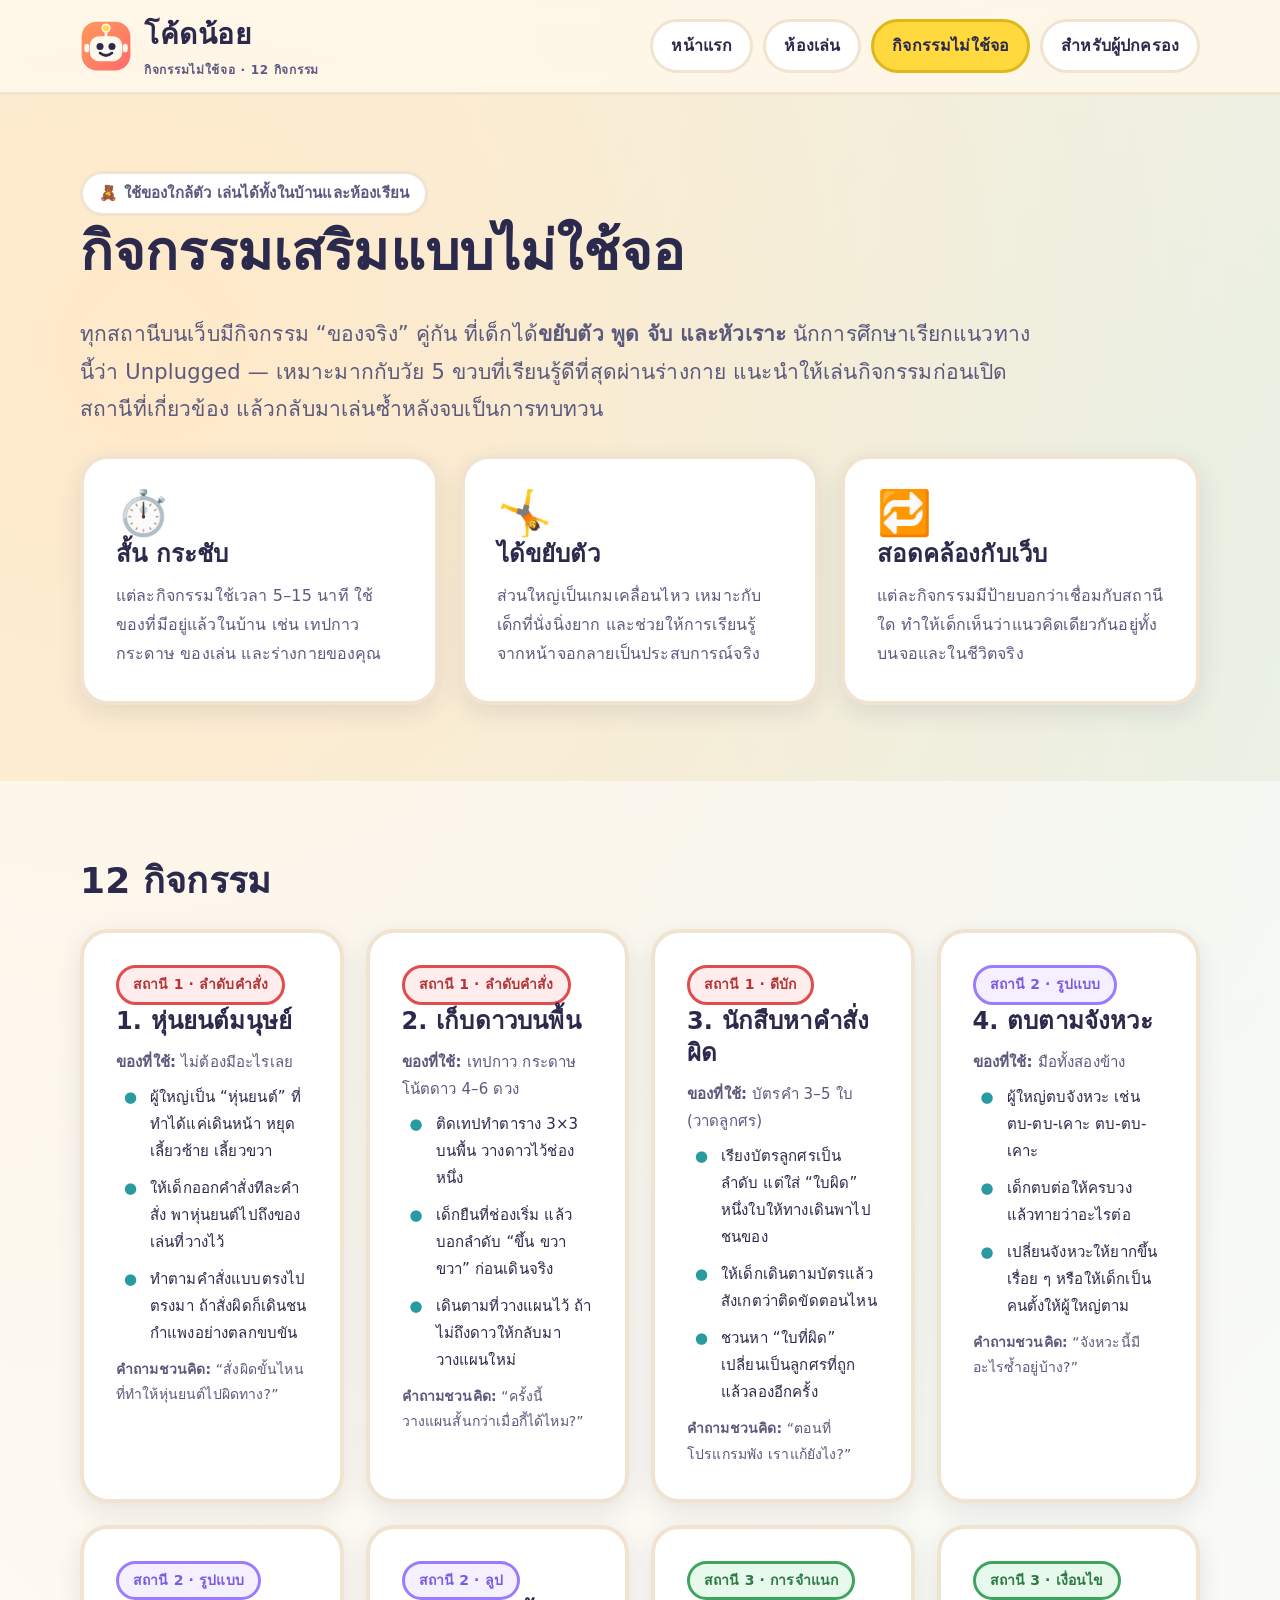
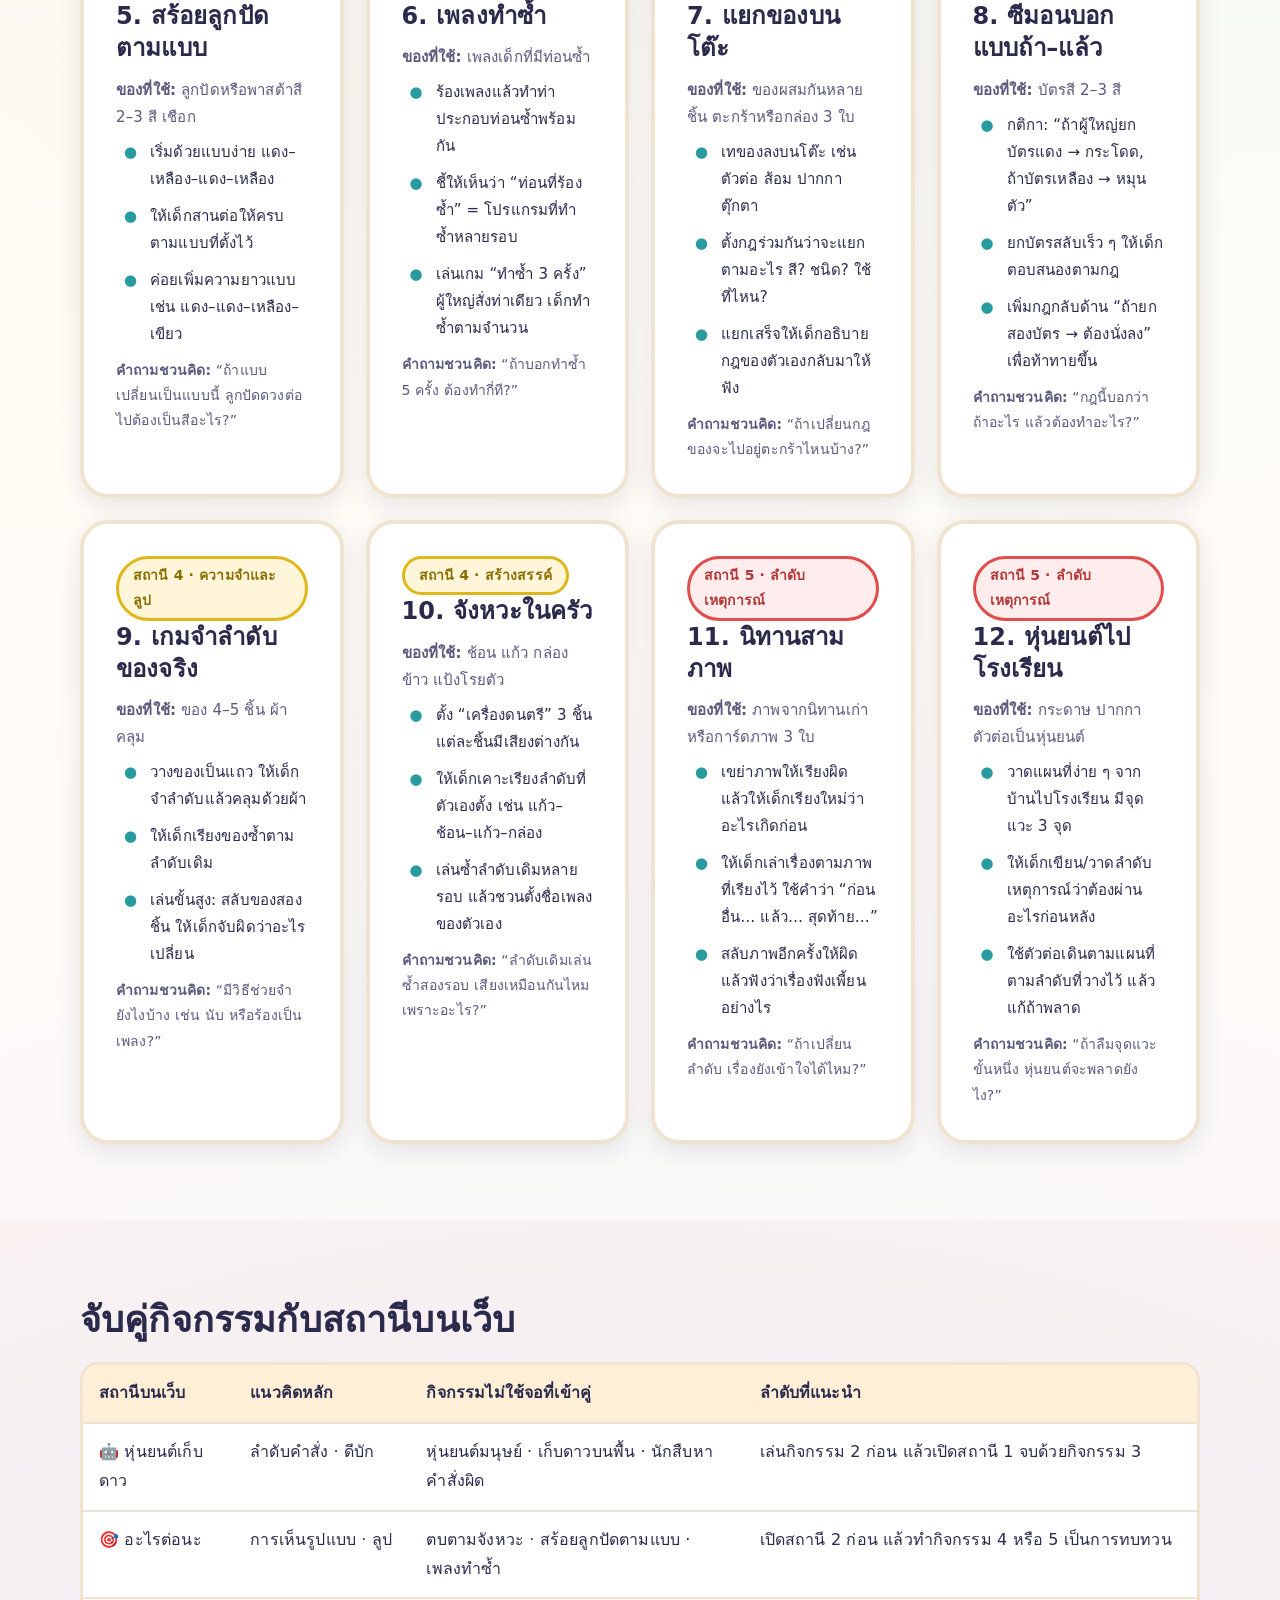
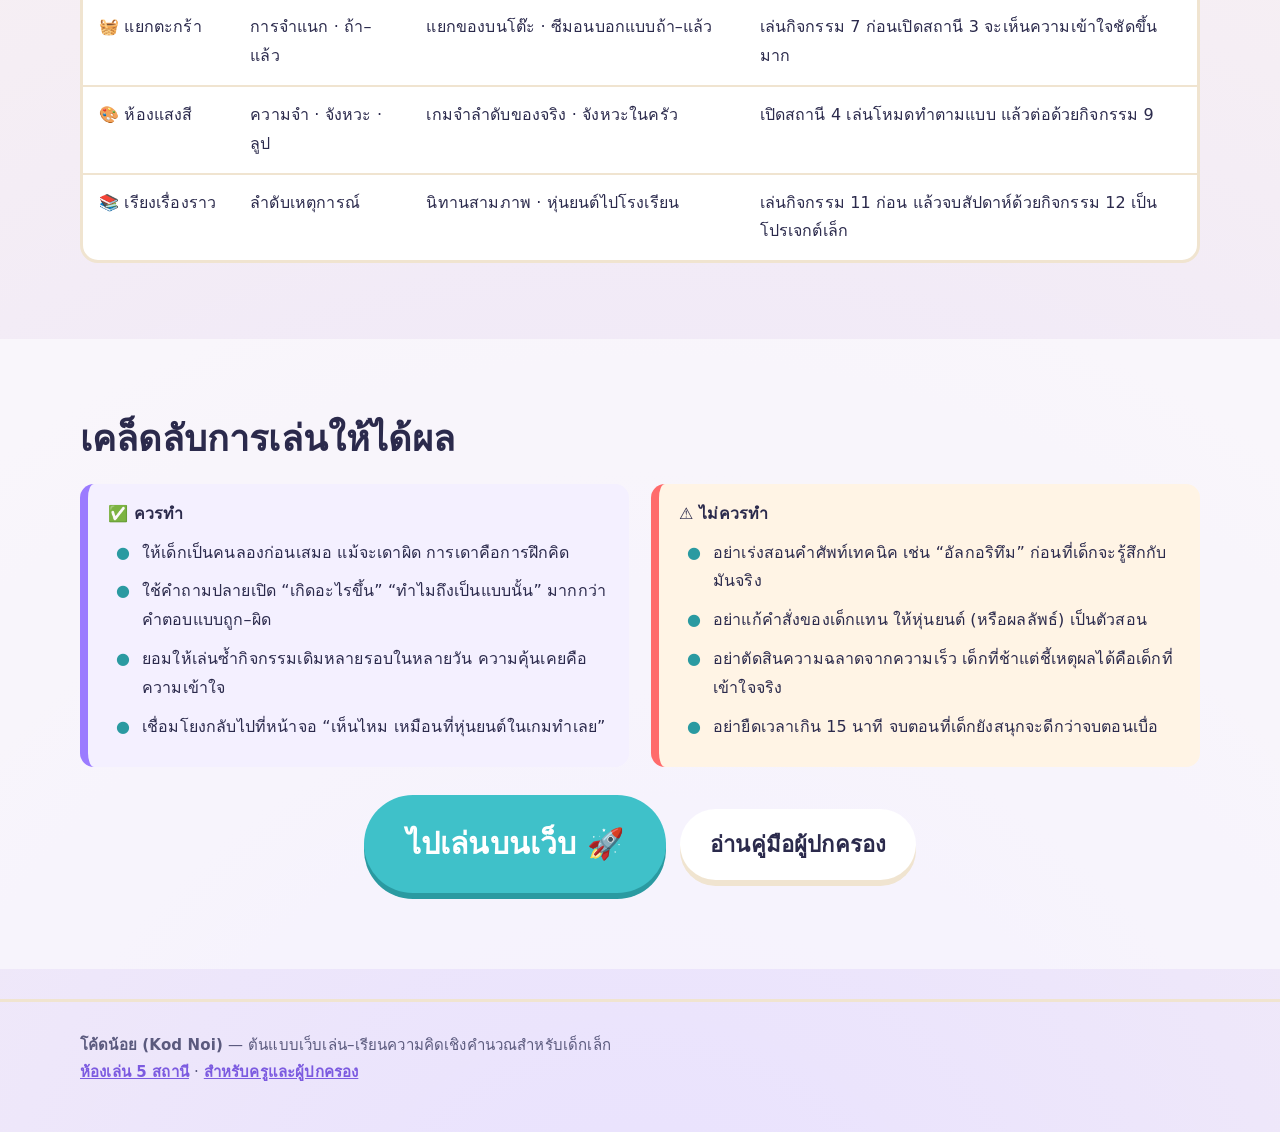
==== lessons.html @ b5c68b85 "feat: โค้ดน้อย — เว็บเล่นเรียนเขียนโค้ดสำหรับเด็ก 5 ขวบ (11 ห้องเล่น) - ห้องเล่นเดิม 5 ห้อง: หุ่นยนต" ====
<!DOCTYPE html>
<html lang="th">
<head>
<meta charset="utf-8">
<meta name="viewport" content="width=device-width,initial-scale=1">
<title>กิจกรรมเสริมแบบไม่ใช้จอ (Unplugged) — โค้ดน้อย</title>
<meta name="description" content="12 กิจกรรมเสริมแบบไม่ใช้จอ สำหรับเล่นกับเด็ก 5 ขวบ คู่กับ 11 ห้องเล่นในเว็บโค้ดน้อย เน้นการเคลื่อนไหวร่างกายและการเล่นของจริง">
<meta name="theme-color" content="#FFF8EC">
<link rel="icon" href="assets/img/logo.svg" type="image/svg+xml">
<link rel="stylesheet" href="assets/css/style.css">
</head>
<body>
<a class="skip" href="#main">ข้ามไปเนื้อหาหลัก</a>

<header class="top">
  <div class="wrap top__in">
    <a class="brand" href="index.html">
      <img src="assets/img/logo.svg" alt="">
      <span>
        <b>โค้ดน้อย</b>
        <small>กิจกรรมไม่ใช้จอ · 12 กิจกรรม</small>
      </span>
    </a>
    <nav class="nav" aria-label="เมนูหลัก">
      <a href="index.html">หน้าแรก</a>
      <a href="play.html">ห้องเล่น</a>
      <a href="lessons.html" aria-current="page">กิจกรรมไม่ใช้จอ</a>
      <a href="parents.html">สำหรับผู้ปกครอง</a>
    </nav>
  </div>
</header>

<main id="main">

  <section class="section">
    <div class="wrap">
      <span class="pill">🧸 ใช้ของใกล้ตัว เล่นได้ทั้งในบ้านและห้องเรียน</span>
      <h1>กิจกรรมเสริมแบบไม่ใช้จอ</h1>
      <p class="lead" style="max-width:72ch">
        ทุกสถานีบนเว็บมีกิจกรรม “ของจริง” คู่กัน ที่เด็กได้<b>ขยับตัว พูด จับ และหัวเราะ</b>
        นักการศึกษาเรียกแนวทางนี้ว่า Unplugged — เหมาะมากกับวัย 5 ขวบที่เรียนรู้ดีที่สุดผ่านร่างกาย
        แนะนำให้เล่นกิจกรรมก่อนเปิดสถานีที่เกี่ยวข้อง แล้วกลับมาเล่นซ้ำหลังจบเป็นการทบทวน
      </p>
      <div class="grid grid--3" style="margin-top:26px">
        <div class="card">
          <span class="emo">⏱️</span>
          <h3>สั้น กระชับ</h3>
          <p class="muted" style="margin:0">แต่ละกิจกรรมใช้เวลา 5–15 นาที ใช้ของที่มีอยู่แล้วในบ้าน เช่น เทปกาว กระดาษ ของเล่น และร่างกายของคุณ</p>
        </div>
        <div class="card">
          <span class="emo">🤸</span>
          <h3>ได้ขยับตัว</h3>
          <p class="muted" style="margin:0">ส่วนใหญ่เป็นเกมเคลื่อนไหว เหมาะกับเด็กที่นั่งนิ่งยาก และช่วยให้การเรียนรู้จากหน้าจอกลายเป็นประสบการณ์จริง</p>
        </div>
        <div class="card">
          <span class="emo">🔁</span>
          <h3>สอดคล้องกับเว็บ</h3>
          <p class="muted" style="margin:0">แต่ละกิจกรรมมีป้ายบอกว่าเชื่อมกับสถานีใด ทำให้เด็กเห็นว่าแนวคิดเดียวกันอยู่ทั้งบนจอและในชีวิตจริง</p>
        </div>
      </div>
    </div>
  </section>

  <section class="section" style="background:rgba(255,255,255,.55)">
    <div class="wrap">
      <h2>12 กิจกรรม</h2>

      <div class="grid grid--3" style="margin-top:24px">

        <div class="card">
          <span class="badge badge--coral">สถานี 1 · ลำดับคำสั่ง</span>
          <h3>1. หุ่นยนต์มนุษย์</h3>
          <p class="muted" style="font-size:15px;margin-bottom:8px"><b>ของที่ใช้:</b> ไม่ต้องมีอะไรเลย</p>
          <ul class="clean" style="font-size:15px">
            <li>ผู้ใหญ่เป็น “หุ่นยนต์” ที่ทำได้แค่เดินหน้า หยุด เลี้ยวซ้าย เลี้ยวขวา</li>
            <li>ให้เด็กออกคำสั่งทีละคำสั่ง พาหุ่นยนต์ไปถึงของเล่นที่วางไว้</li>
            <li>ทำตามคำสั่งแบบตรงไปตรงมา ถ้าสั่งผิดก็เดินชนกำแพงอย่างตลกขบขัน</li>
          </ul>
          <p class="muted" style="font-size:14px;margin:0"><b>คำถามชวนคิด:</b> “สั่งผิดขั้นไหนที่ทำให้หุ่นยนต์ไปผิดทาง?”</p>
        </div>

        <div class="card">
          <span class="badge badge--coral">สถานี 1 · ลำดับคำสั่ง</span>
          <h3>2. เก็บดาวบนพื้น</h3>
          <p class="muted" style="font-size:15px;margin-bottom:8px"><b>ของที่ใช้:</b> เทปกาว กระดาษโน้ตดาว 4–6 ดวง</p>
          <ul class="clean" style="font-size:15px">
            <li>ติดเทปทำตาราง 3×3 บนพื้น วางดาวไว้ช่องหนึ่ง</li>
            <li>เด็กยืนที่ช่องเริ่ม แล้วบอกลำดับ “ขึ้น ขวา ขวา” ก่อนเดินจริง</li>
            <li>เดินตามที่วางแผนไว้ ถ้าไม่ถึงดาวให้กลับมาวางแผนใหม่</li>
          </ul>
          <p class="muted" style="font-size:14px;margin:0"><b>คำถามชวนคิด:</b> “ครั้งนี้วางแผนสั้นกว่าเมื่อกี้ได้ไหม?”</p>
        </div>

        <div class="card">
          <span class="badge badge--coral">สถานี 1 · ดีบัก</span>
          <h3>3. นักสืบหาคำสั่งผิด</h3>
          <p class="muted" style="font-size:15px;margin-bottom:8px"><b>ของที่ใช้:</b> บัตรคำ 3–5 ใบ (วาดลูกศร)</p>
          <ul class="clean" style="font-size:15px">
            <li>เรียงบัตรลูกศรเป็นลำดับ แต่ใส่ “ใบผิด” หนึ่งใบให้ทางเดินพาไปชนของ</li>
            <li>ให้เด็กเดินตามบัตรแล้วสังเกตว่าติดขัดตอนไหน</li>
            <li>ชวนหา “ใบที่ผิด” เปลี่ยนเป็นลูกศรที่ถูก แล้วลองอีกครั้ง</li>
          </ul>
          <p class="muted" style="font-size:14px;margin:0"><b>คำถามชวนคิด:</b> “ตอนที่โปรแกรมพัง เราแก้ยังไง?”</p>
        </div>

        <div class="card">
          <span class="badge">สถานี 2 · รูปแบบ</span>
          <h3>4. ตบตามจังหวะ</h3>
          <p class="muted" style="font-size:15px;margin-bottom:8px"><b>ของที่ใช้:</b> มือทั้งสองข้าง</p>
          <ul class="clean" style="font-size:15px">
            <li>ผู้ใหญ่ตบจังหวะ เช่น ตบ-ตบ-เคาะ ตบ-ตบ-เคาะ</li>
            <li>เด็กตบต่อให้ครบวง แล้วทายว่าอะไรต่อ</li>
            <li>เปลี่ยนจังหวะให้ยากขึ้นเรื่อย ๆ หรือให้เด็กเป็นคนตั้งให้ผู้ใหญ่ตาม</li>
          </ul>
          <p class="muted" style="font-size:14px;margin:0"><b>คำถามชวนคิด:</b> “จังหวะนี้มีอะไรซ้ำอยู่บ้าง?”</p>
        </div>

        <div class="card">
          <span class="badge">สถานี 2 · รูปแบบ</span>
          <h3>5. สร้อยลูกปัดตามแบบ</h3>
          <p class="muted" style="font-size:15px;margin-bottom:8px"><b>ของที่ใช้:</b> ลูกปัดหรือพาสต้าสี 2–3 สี เชือก</p>
          <ul class="clean" style="font-size:15px">
            <li>เริ่มด้วยแบบง่าย แดง–เหลือง–แดง–เหลือง</li>
            <li>ให้เด็กสานต่อให้ครบตามแบบที่ตั้งไว้</li>
            <li>ค่อยเพิ่มความยาวแบบ เช่น แดง–แดง–เหลือง–เขียว</li>
          </ul>
          <p class="muted" style="font-size:14px;margin:0"><b>คำถามชวนคิด:</b> “ถ้าแบบเปลี่ยนเป็นแบบนี้ ลูกปัดดวงต่อไปต้องเป็นสีอะไร?”</p>
        </div>

        <div class="card">
          <span class="badge">สถานี 2 · ลูป</span>
          <h3>6. เพลงทำซ้ำ</h3>
          <p class="muted" style="font-size:15px;margin-bottom:8px"><b>ของที่ใช้:</b> เพลงเด็กที่มีท่อนซ้ำ</p>
          <ul class="clean" style="font-size:15px">
            <li>ร้องเพลงแล้วทำท่าประกอบท่อนซ้ำพร้อมกัน</li>
            <li>ชี้ให้เห็นว่า “ท่อนที่ร้องซ้ำ” = โปรแกรมที่ทำซ้ำหลายรอบ</li>
            <li>เล่นเกม “ทำซ้ำ 3 ครั้ง” ผู้ใหญ่สั่งท่าเดียว เด็กทำซ้ำตามจำนวน</li>
          </ul>
          <p class="muted" style="font-size:14px;margin:0"><b>คำถามชวนคิด:</b> “ถ้าบอกทำซ้ำ 5 ครั้ง ต้องทำกี่ที?”</p>
        </div>

        <div class="card">
          <span class="badge badge--leaf">สถานี 3 · การจำแนก</span>
          <h3>7. แยกของบนโต๊ะ</h3>
          <p class="muted" style="font-size:15px;margin-bottom:8px"><b>ของที่ใช้:</b> ของผสมกันหลายชิ้น ตะกร้าหรือกล่อง 3 ใบ</p>
          <ul class="clean" style="font-size:15px">
            <li>เทของลงบนโต๊ะ เช่น ตัวต่อ ส้อม ปากกา ตุ๊กตา</li>
            <li>ตั้งกฎร่วมกันว่าจะแยกตามอะไร สี? ชนิด? ใช้ที่ไหน?</li>
            <li>แยกเสร็จให้เด็กอธิบายกฎของตัวเองกลับมาให้ฟัง</li>
          </ul>
          <p class="muted" style="font-size:14px;margin:0"><b>คำถามชวนคิด:</b> “ถ้าเปลี่ยนกฎ ของจะไปอยู่ตะกร้าไหนบ้าง?”</p>
        </div>

        <div class="card">
          <span class="badge badge--leaf">สถานี 3 · เงื่อนไข</span>
          <h3>8. ซีมอนบอก แบบถ้า–แล้ว</h3>
          <p class="muted" style="font-size:15px;margin-bottom:8px"><b>ของที่ใช้:</b> บัตรสี 2–3 สี</p>
          <ul class="clean" style="font-size:15px">
            <li>กติกา: “ถ้าผู้ใหญ่ยกบัตรแดง → กระโดด, ถ้าบัตรเหลือง → หมุนตัว”</li>
            <li>ยกบัตรสลับเร็ว ๆ ให้เด็กตอบสนองตามกฎ</li>
            <li>เพิ่มกฎกลับด้าน “ถ้ายกสองบัตร → ต้องนั่งลง” เพื่อท้าทายขึ้น</li>
          </ul>
          <p class="muted" style="font-size:14px;margin:0"><b>คำถามชวนคิด:</b> “กฎนี้บอกว่าถ้าอะไร แล้วต้องทำอะไร?”</p>
        </div>

        <div class="card">
          <span class="badge badge--sun">สถานี 4 · ความจำและลูป</span>
          <h3>9. เกมจำลำดับของจริง</h3>
          <p class="muted" style="font-size:15px;margin-bottom:8px"><b>ของที่ใช้:</b> ของ 4–5 ชิ้น ผ้าคลุม</p>
          <ul class="clean" style="font-size:15px">
            <li>วางของเป็นแถว ให้เด็กจำลำดับแล้วคลุมด้วยผ้า</li>
            <li>ให้เด็กเรียงของซ้ำตามลำดับเดิม</li>
            <li>เล่นขั้นสูง: สลับของสองชิ้น ให้เด็กจับผิดว่าอะไรเปลี่ยน</li>
          </ul>
          <p class="muted" style="font-size:14px;margin:0"><b>คำถามชวนคิด:</b> “มีวิธีช่วยจำยังไงบ้าง เช่น นับ หรือร้องเป็นเพลง?”</p>
        </div>

        <div class="card">
          <span class="badge badge--sun">สถานี 4 · สร้างสรรค์</span>
          <h3>10. จังหวะในครัว</h3>
          <p class="muted" style="font-size:15px;margin-bottom:8px"><b>ของที่ใช้:</b> ช้อน แก้ว กล่องข้าว แป้งโรยตัว</p>
          <ul class="clean" style="font-size:15px">
            <li>ตั้ง “เครื่องดนตรี” 3 ชิ้น แต่ละชิ้นมีเสียงต่างกัน</li>
            <li>ให้เด็กเคาะเรียงลำดับที่ตัวเองตั้ง เช่น แก้ว–ช้อน–แก้ว–กล่อง</li>
            <li>เล่นซ้ำลำดับเดิมหลายรอบ แล้วชวนตั้งชื่อเพลงของตัวเอง</li>
          </ul>
          <p class="muted" style="font-size:14px;margin:0"><b>คำถามชวนคิด:</b> “ลำดับเดิมเล่นซ้ำสองรอบ เสียงเหมือนกันไหม เพราะอะไร?”</p>
        </div>

        <div class="card">
          <span class="badge badge--coral">สถานี 5 · ลำดับเหตุการณ์</span>
          <h3>11. นิทานสามภาพ</h3>
          <p class="muted" style="font-size:15px;margin-bottom:8px"><b>ของที่ใช้:</b> ภาพจากนิทานเก่าหรือการ์ดภาพ 3 ใบ</p>
          <ul class="clean" style="font-size:15px">
            <li>เขย่าภาพให้เรียงผิด แล้วให้เด็กเรียงใหม่ว่าอะไรเกิดก่อน</li>
            <li>ให้เด็กเล่าเรื่องตามภาพที่เรียงไว้ ใช้คำว่า “ก่อนอื่น… แล้ว… สุดท้าย…”</li>
            <li>สลับภาพอีกครั้งให้ผิด แล้วฟังว่าเรื่องฟังเพี้ยนอย่างไร</li>
          </ul>
          <p class="muted" style="font-size:14px;margin:0"><b>คำถามชวนคิด:</b> “ถ้าเปลี่ยนลำดับ เรื่องยังเข้าใจได้ไหม?”</p>
        </div>

        <div class="card">
          <span class="badge badge--coral">สถานี 5 · ลำดับเหตุการณ์</span>
          <h3>12. หุ่นยนต์ไปโรงเรียน</h3>
          <p class="muted" style="font-size:15px;margin-bottom:8px"><b>ของที่ใช้:</b> กระดาษ ปากกา ตัวต่อเป็นหุ่นยนต์</p>
          <ul class="clean" style="font-size:15px">
            <li>วาดแผนที่ง่าย ๆ จากบ้านไปโรงเรียน มีจุดแวะ 3 จุด</li>
            <li>ให้เด็กเขียน/วาดลำดับเหตุการณ์ว่าต้องผ่านอะไรก่อนหลัง</li>
            <li>ใช้ตัวต่อเดินตามแผนที่ตามลำดับที่วางไว้ แล้วแก้ถ้าพลาด</li>
          </ul>
          <p class="muted" style="font-size:14px;margin:0"><b>คำถามชวนคิด:</b> “ถ้าลืมจุดแวะขั้นหนึ่ง หุ่นยนต์จะพลาดยังไง?”</p>
        </div>

      </div>
    </div>
  </section>

  <section class="section">
    <div class="wrap">
      <h2>จับคู่กิจกรรมกับสถานีบนเว็บ</h2>
      <div class="tablewrap" style="margin-top:18px">
        <table>
          <thead>
            <tr>
              <th>สถานีบนเว็บ</th>
              <th>แนวคิดหลัก</th>
              <th>กิจกรรมไม่ใช้จอที่เข้าคู่</th>
              <th>ลำดับที่แนะนำ</th>
            </tr>
          </thead>
          <tbody>
            <tr>
              <td>🤖 หุ่นยนต์เก็บดาว</td>
              <td>ลำดับคำสั่ง · ดีบัก</td>
              <td>หุ่นยนต์มนุษย์ · เก็บดาวบนพื้น · นักสืบหาคำสั่งผิด</td>
              <td>เล่นกิจกรรม 2 ก่อน แล้วเปิดสถานี 1 จบด้วยกิจกรรม 3</td>
            </tr>
            <tr>
              <td>🎯 อะไรต่อนะ</td>
              <td>การเห็นรูปแบบ · ลูป</td>
              <td>ตบตามจังหวะ · สร้อยลูกปัดตามแบบ · เพลงทำซ้ำ</td>
              <td>เปิดสถานี 2 ก่อน แล้วทำกิจกรรม 4 หรือ 5 เป็นการทบทวน</td>
            </tr>
            <tr>
              <td>🧺 แยกตะกร้า</td>
              <td>การจำแนก · ถ้า–แล้ว</td>
              <td>แยกของบนโต๊ะ · ซีมอนบอกแบบถ้า–แล้ว</td>
              <td>เล่นกิจกรรม 7 ก่อนเปิดสถานี 3 จะเห็นความเข้าใจชัดขึ้นมาก</td>
            </tr>
            <tr>
              <td>🎨 ห้องแสงสี</td>
              <td>ความจำ · จังหวะ · ลูป</td>
              <td>เกมจำลำดับของจริง · จังหวะในครัว</td>
              <td>เปิดสถานี 4 เล่นโหมดทำตามแบบ แล้วต่อด้วยกิจกรรม 9</td>
            </tr>
            <tr>
              <td>📚 เรียงเรื่องราว</td>
              <td>ลำดับเหตุการณ์</td>
              <td>นิทานสามภาพ · หุ่นยนต์ไปโรงเรียน</td>
              <td>เล่นกิจกรรม 11 ก่อน แล้วจบสัปดาห์ด้วยกิจกรรม 12 เป็นโปรเจกต์เล็ก</td>
            </tr>
          </tbody>
        </table>
      </div>
    </div>
  </section>

  <section class="section" style="background:rgba(255,255,255,.55)">
    <div class="wrap">
      <h2>เคล็ดลับการเล่นให้ได้ผล</h2>
      <div class="grid grid--2" style="margin-top:20px">
        <div class="note">
          <b>✅ ควรทำ</b>
          <ul class="clean" style="margin-top:10px">
            <li>ให้เด็กเป็นคนลองก่อนเสมอ แม้จะเดาผิด การเดาคือการฝึกคิด</li>
            <li>ใช้คำถามปลายเปิด “เกิดอะไรขึ้น” “ทำไมถึงเป็นแบบนั้น” มากกว่าคำตอบแบบถูก–ผิด</li>
            <li>ยอมให้เล่นซ้ำกิจกรรมเดิมหลายรอบในหลายวัน ความคุ้นเคยคือความเข้าใจ</li>
            <li>เชื่อมโยงกลับไปที่หน้าจอ “เห็นไหม เหมือนที่หุ่นยนต์ในเกมทำเลย”</li>
          </ul>
        </div>
        <div class="warnbox">
          <b>⚠️ ไม่ควรทำ</b>
          <ul class="clean" style="margin-top:10px">
            <li>อย่าเร่งสอนคำศัพท์เทคนิค เช่น “อัลกอริทึม” ก่อนที่เด็กจะรู้สึกกับมันจริง</li>
            <li>อย่าแก้คำสั่งของเด็กแทน ให้หุ่นยนต์ (หรือผลลัพธ์) เป็นตัวสอน</li>
            <li>อย่าตัดสินความฉลาดจากความเร็ว เด็กที่ช้าแต่ชี้เหตุผลได้คือเด็กที่เข้าใจจริง</li>
            <li>อย่ายืดเวลาเกิน 15 นาที จบตอนที่เด็กยังสนุกจะดีกว่าจบตอนเบื่อ</li>
          </ul>
        </div>
      </div>
      <div class="btn-row" style="margin-top:28px;justify-content:center">
        <a class="btn btn--big btn--teal" href="play.html">ไปเล่นบนเว็บ 🚀</a>
        <a class="btn btn--ghost" href="parents.html">อ่านคู่มือผู้ปกครอง</a>
      </div>
    </div>
  </section>

</main>

<footer class="foot">
  <div class="wrap">
    <b>โค้ดน้อย (Kod Noi)</b> — ต้นแบบเว็บเล่น–เรียนความคิดเชิงคำนวณสำหรับเด็กเล็ก
    <br><a href="play.html">ห้องเล่น 5 สถานี</a> · <a href="parents.html">สำหรับครูและผู้ปกครอง</a>
  </div>
</footer>

<script src="assets/js/app.js" defer></script>
</body>
</html>
---- assets/css/style.css ----
/* ==========================================================================
   โค้ดน้อย (Kod Noi) — ธีมกลางของทั้งเว็บ
   ออกแบบสำหรับเด็ก 5 ขวบ: ปุ่มใหญ่ สีสันสูง ไม่มีสถานะ "แพ้"
   ========================================================================== */

:root{
  --cream:#FFF8EC;
  --cream-2:#FFEFD6;
  --ink:#2B2A4C;
  --ink-soft:#5B5A7E;
  --coral:#FF6B6B;
  --coral-dark:#E14C4C;
  --teal:#3FC1C9;
  --teal-dark:#2A9AA1;
  --sun:#FFD93D;
  --sun-dark:#E0B71B;
  --grape:#9B7BFF;
  --grape-dark:#7C5BE0;
  --leaf:#5BC97E;
  --leaf-dark:#3FA45F;
  --sky:#7BC6FF;
  --sky-dark:#4FA3E3;
  --card:#FFFFFF;
  --line:#F0E4D0;
  --radius:28px;
  --radius-sm:18px;
  --shadow-soft:0 8px 24px rgba(43,42,76,.10);
  --font-kid:"Sukhumvit Set","Thonburi","Noto Sans Thai","Krungthep",system-ui,-apple-system,"Segoe UI",sans-serif;
}

*,*::before,*::after{box-sizing:border-box;}

html{ -webkit-text-size-adjust:100%; }

body{
  margin:0;
  font-family:var(--font-kid);
  color:var(--ink);
  background:
    radial-gradient(circle at 12% 8%, #FFE9C9 0%, rgba(255,233,201,0) 45%),
    radial-gradient(circle at 88% 12%, #D9F4F6 0%, rgba(217,244,246,0) 42%),
    radial-gradient(circle at 50% 105%, #E8E1FF 0%, rgba(232,225,255,0) 55%),
    var(--cream);
  min-height:100vh;
  line-height:1.8;
  letter-spacing:.01em;
  -webkit-font-smoothing:antialiased;
  overflow-x:hidden;
}

img,svg{max-width:100%;}
h1,h2,h3,h4{line-height:1.35;margin:0 0 .5em;font-weight:800;}
h1{font-size:clamp(28px,5.4vw,54px);}
h2{font-size:clamp(22px,3.4vw,36px);}
h3{font-size:clamp(18px,2.2vw,24px);}
p{margin:0 0 1em;}
a{color:var(--grape-dark);}
.wrap{width:min(1120px,92vw);margin-inline:auto;}
.center{text-align:center;}
.lead{font-size:clamp(16px,1.9vw,21px);color:var(--ink-soft);}
.muted{color:var(--ink-soft);}

/* ---------- Header ---------- */
.top{
  position:sticky;top:0;z-index:50;
  backdrop-filter:blur(10px);
  background:rgba(255,248,236,.86);
  border-bottom:3px solid var(--line);
}
.top__in{display:flex;align-items:center;gap:14px;padding:10px 0;flex-wrap:wrap;}
.brand{display:flex;align-items:center;gap:12px;text-decoration:none;color:var(--ink);}
.brand img{width:52px;height:52px;}
.brand b{font-size:clamp(20px,2.6vw,28px);letter-spacing:.02em;}
.brand small{display:block;font-size:12px;color:var(--ink-soft);font-weight:600;letter-spacing:.06em;}
.nav{margin-left:auto;display:flex;gap:10px;flex-wrap:wrap;align-items:center;}
.nav a{
  text-decoration:none;color:var(--ink);font-weight:700;
  padding:10px 18px;border-radius:999px;background:#fff;border:3px solid var(--line);
  font-size:16px;
}
.nav a:hover{background:var(--cream-2);}
.nav a[aria-current="page"]{background:var(--sun);border-color:var(--sun-dark);}

/* ---------- Buttons ---------- */
.btn{
  display:inline-flex;align-items:center;justify-content:center;gap:10px;
  font-family:inherit;font-weight:800;font-size:clamp(17px,1.8vw,22px);
  padding:16px 30px;border-radius:999px;border:none;cursor:pointer;
  background:var(--coral);color:#fff;text-decoration:none;
  box-shadow:0 6px 0 var(--coral-dark);
  transition:transform .08s ease, box-shadow .08s ease, filter .15s;
  touch-action:manipulation;-webkit-tap-highlight-color:transparent;
  min-height:64px;
}
.btn:hover{filter:brightness(1.05);}
.btn:active{transform:translateY(4px);box-shadow:0 2px 0 var(--coral-dark);}
.btn--sun{background:var(--sun);color:var(--ink);box-shadow:0 6px 0 var(--sun-dark);}
.btn--sun:active{box-shadow:0 2px 0 var(--sun-dark);}
.btn--teal{background:var(--teal);box-shadow:0 6px 0 var(--teal-dark);}
.btn--teal:active{box-shadow:0 2px 0 var(--teal-dark);}
.btn--grape{background:var(--grape);box-shadow:0 6px 0 var(--grape-dark);}
.btn--grape:active{box-shadow:0 2px 0 var(--grape-dark);}
.btn--leaf{background:var(--leaf);box-shadow:0 6px 0 var(--leaf-dark);}
.btn--leaf:active{box-shadow:0 2px 0 var(--leaf-dark);}
.btn--ghost{background:#fff;color:var(--ink);box-shadow:0 6px 0 var(--line);}
.btn--ghost:active{box-shadow:0 2px 0 var(--line);}
.btn--big{font-size:clamp(20px,2.6vw,30px);padding:22px 42px;min-height:84px;}
.btn--sm{font-size:16px;padding:12px 20px;min-height:56px;}
.btn[disabled]{opacity:.45;cursor:not-allowed;transform:none;}
.btn-row{display:flex;gap:14px;flex-wrap:wrap;align-items:center;}

/* ---------- Layout blocks ---------- */
.section{padding:clamp(34px,6vw,76px) 0;}
.card{
  background:var(--card);border:4px solid var(--line);border-radius:var(--radius);
  padding:clamp(20px,2.6vw,32px);box-shadow:var(--shadow-soft);
}
.grid{display:grid;gap:22px;}
.grid--2{grid-template-columns:repeat(auto-fit,minmax(280px,1fr));}
.grid--3{grid-template-columns:repeat(auto-fit,minmax(250px,1fr));}
.grid--4{grid-template-columns:repeat(auto-fit,minmax(220px,1fr));}
.pill{
  display:inline-flex;align-items:center;gap:8px;background:#fff;border:3px solid var(--line);
  border-radius:999px;padding:6px 16px;font-weight:800;font-size:15px;color:var(--ink-soft);
}

/* ---------- Hero ---------- */
.hero{padding:clamp(26px,5vw,64px) 0 clamp(20px,4vw,44px);}
.hero__in{display:grid;grid-template-columns:1.15fr .85fr;gap:clamp(20px,4vw,48px);align-items:center;}
.hero h1 span{color:var(--coral);}
.hero .lead{max-width:34ch;}
.hero__art{display:flex;justify-content:center;}
.hero__art img{width:min(340px,72vw);animation:bob 3.4s ease-in-out infinite;}
@keyframes bob{0%,100%{transform:translateY(0)}50%{transform:translateY(-14px)}}
@media (max-width:820px){ .hero__in{grid-template-columns:1fr;} .hero__art{order:-1;} }

/* ---------- อุปกรณ์/ไอคอนประกอบ ---------- */
.emo{font-size:clamp(30px,4.4vw,44px);line-height:1;}
.emo--lg{font-size:clamp(46px,7vw,72px);}
.tile-emoji{font-family:"Apple Color Emoji","Segoe UI Emoji","Noto Color Emoji",sans-serif;}

/* ---------- การ์ดสถานีเล่น ---------- */
.station{
  display:flex;flex-direction:column;gap:10px;text-decoration:none;color:var(--ink);
  border-radius:var(--radius);padding:24px;border:4px solid var(--line);background:#fff;
  box-shadow:var(--shadow-soft);transition:transform .12s ease, border-color .12s;
}
.station:hover{transform:translateY(-6px);border-color:var(--sun);}
.station b{font-size:clamp(19px,2.2vw,23px);}
.station .skill{font-size:14px;font-weight:800;color:#fff;background:var(--teal);border-radius:999px;padding:3px 12px;align-self:flex-start;}
.station.s2 .skill{background:var(--grape);}
.station.s3 .skill{background:var(--leaf);}
.station.s4 .skill{background:var(--coral);}

/* ---------- เส้นทางเรียนรู้ ---------- */
.pathimg{width:100%;border-radius:var(--radius);border:4px solid var(--line);background:#fff;}

/* ---------- Footer ---------- */
.foot{border-top:3px solid var(--line);padding:30px 0 46px;margin-top:30px;color:var(--ink-soft);font-size:15px;}
.foot a{font-weight:700;}

/* ==========================================================================
   หน้าเล่น (play.html)
   ========================================================================== */
.hud{
  display:flex;align-items:center;gap:12px;flex-wrap:wrap;
  background:#fff;border:3px solid var(--line);border-radius:999px;
  padding:8px 14px;box-shadow:var(--shadow-soft);
}
.hud__stars{font-weight:800;font-size:18px;display:flex;align-items:center;gap:8px;}
.iconbtn{
  border:3px solid var(--line);background:#fff;border-radius:999px;
  width:56px;height:56px;font-size:22px;cursor:pointer;display:inline-flex;
  align-items:center;justify-content:center;font-family:inherit;
  -webkit-tap-highlight-color:transparent;
}
.iconbtn[aria-pressed="false"]{opacity:.5;}
.shelf{display:flex;gap:6px;align-items:center;}
.shelf span{font-size:24px;filter:grayscale(1);opacity:.32;}
.shelf span.on{filter:none;opacity:1;animation:pop .5s ease;}

.tabs{display:flex;gap:12px;flex-wrap:wrap;margin:22px 0 18px;}
.tab{
  font-family:inherit;font-weight:800;font-size:clamp(15px,1.7vw,19px);
  border:4px solid var(--line);background:#fff;color:var(--ink);
  border-radius:999px;padding:14px 22px;cursor:pointer;min-height:60px;
  display:inline-flex;align-items:center;gap:10px;
  -webkit-tap-highlight-color:transparent;
}
.tab[aria-selected="true"]{background:var(--sun);border-color:var(--sun-dark);}
.panel{display:none;}
.panel.on{display:block;animation:fade .25s ease;}
@keyframes fade{from{opacity:0;transform:translateY(8px)}to{opacity:1;transform:none}}

.stage{
  background:#fff;border:4px solid var(--line);border-radius:var(--radius);
  padding:clamp(16px,2.4vw,28px);box-shadow:var(--shadow-soft);
}
.stage__head{display:flex;align-items:center;gap:14px;flex-wrap:wrap;margin-bottom:14px;}
.stage__head h3{margin:0;}
.stage__head .goal{font-size:16px;font-weight:800;color:var(--ink-soft);}
.banner{
  background:var(--cream-2);border:3px dashed var(--sun-dark);border-radius:var(--radius-sm);
  padding:12px 18px;font-weight:700;font-size:17px;min-height:56px;display:flex;align-items:center;gap:10px;
}
.banner.good{background:#E7F9EC;border-color:var(--leaf-dark);}
.banner.warn{background:#FFF0F0;border-color:var(--coral-dark);}

/* ---------- เกม 1: หุ่นยนต์เก็บดาว ---------- */
.playzone{display:grid;grid-template-columns:minmax(280px,1fr) minmax(280px,.9fr);gap:clamp(16px,2.4vw,28px);align-items:start;}
@media (max-width:860px){ .playzone{grid-template-columns:1fr;} }

.boardwrap{width:100%;max-width:min(520px,86vw);margin-inline:auto;}
.board{
  position:relative;width:100%;aspect-ratio:1/1;
  display:grid;border-radius:var(--radius);overflow:hidden;
  background:#EAF7E6;border:5px solid var(--ink);
}
.cell{
  display:flex;align-items:center;justify-content:center;
  font-family:"Apple Color Emoji","Segoe UI Emoji","Noto Color Emoji",sans-serif;
  font-size:clamp(18px,4.6vw,34px);
  border-right:2px dashed rgba(43,42,76,.10);
  border-bottom:2px dashed rgba(43,42,76,.10);
  background:#FCFDF7;
}
.cell.wall{background:#C9B79A;}
.cell.goal{background:#FFF6CF;}
.cell.done{background:#E3F7E6;}
.bot{
  position:absolute;width:calc(100% / var(--n, 3));height:calc(100% / var(--n, 3));
  left:calc(var(--c, 0) * 100% / var(--n, 3));top:calc(var(--r, 0) * 100% / var(--n, 3));
  display:flex;align-items:center;justify-content:center;
  font-size:clamp(20px,5vw,38px);
  font-family:"Apple Color Emoji","Segoe UI Emoji","Noto Color Emoji",sans-serif;
  transition:left .38s cubic-bezier(.34,1.4,.64,1), top .38s cubic-bezier(.34,1.4,.64,1);
  z-index:3;pointer-events:none;
}
.bot span{filter:drop-shadow(0 4px 6px rgba(0,0,0,.25));}
.bot.bump{animation:shake .35s;}
@keyframes shake{0%,100%{transform:translateX(0)}25%{transform:translateX(-7px)}75%{transform:translateX(7px)}}
.bot.cheer{animation:jump .5s 2;}
@keyframes jump{0%,100%{transform:translateY(0)}50%{transform:translateY(-16px)}}

.pad{display:grid;grid-template-columns:repeat(3,1fr);gap:12px;max-width:340px;margin-inline:auto;}
.pad .sp{visibility:hidden;}
.key{
  font-family:"Apple Color Emoji","Segoe UI Emoji",sans-serif;
  font-size:clamp(26px,4vw,34px);
  border:none;border-radius:22px;background:var(--sky);color:#fff;cursor:pointer;
  box-shadow:0 6px 0 var(--sky-dark);min-height:76px;
  -webkit-tap-highlight-color:transparent;touch-action:manipulation;
}
.key:active{transform:translateY(4px);box-shadow:0 2px 0 var(--sky-dark);}
.key[disabled]{opacity:.45;}

.cmds{
  display:flex;flex-wrap:wrap;gap:8px;align-items:center;
  background:var(--cream-2);border:3px dashed var(--sun-dark);border-radius:var(--radius-sm);
  padding:12px;min-height:74px;
}
.cmds .empty{color:var(--ink-soft);font-size:15px;font-weight:700;}
.cmdchip{
  width:52px;height:52px;border-radius:16px;background:#fff;border:3px solid var(--line);
  display:flex;align-items:center;justify-content:center;font-size:24px;
  font-family:"Apple Color Emoji","Segoe UI Emoji",sans-serif;
  animation:pop .25s ease;
}
.cmdchip.now{border-color:var(--coral);background:#FFECEC;transform:scale(1.08);}
.cmdchip.done{opacity:.4;}
@keyframes pop{from{transform:scale(.4);opacity:0}to{transform:scale(1);opacity:1}}

/* ---------- เกม 2: อะไรต่อนะ ---------- */
.seq{display:flex;gap:clamp(8px,1.6vw,16px);flex-wrap:wrap;justify-content:center;align-items:center;}
.seq .slot{
  width:clamp(62px,12vw,104px);height:clamp(62px,12vw,104px);border-radius:22px;
  background:#fff;border:4px solid var(--line);display:flex;align-items:center;justify-content:center;
  font-size:clamp(30px,6.4vw,52px);
  font-family:"Apple Color Emoji","Segoe UI Emoji","Noto Color Emoji",sans-serif;
  animation:pop .3s ease;
}
.seq .slot.ask{background:var(--sun);border-color:var(--sun-dark);border-style:dashed;font-weight:900;color:var(--ink);}
.choices{display:grid;grid-template-columns:repeat(auto-fit,minmax(120px,1fr));gap:14px;max-width:640px;margin-inline:auto;}
.choice{
  border:4px solid var(--line);background:#fff;border-radius:24px;cursor:pointer;
  min-height:clamp(96px,16vw,132px);font-size:clamp(38px,7vw,60px);
  font-family:"Apple Color Emoji","Segoe UI Emoji","Noto Color Emoji",sans-serif;
  box-shadow:0 6px 0 var(--line);-webkit-tap-highlight-color:transparent;touch-action:manipulation;
}
.choice:hover{border-color:var(--teal);}
.choice:active{transform:translateY(4px);box-shadow:0 2px 0 var(--line);}
.choice.wrong{animation:shake .35s;border-color:var(--coral);}
.choice.right{border-color:var(--leaf);background:#E7F9EC;}

/* ---------- เกม 3: แยกตะกร้า ---------- */
.sortzone{display:grid;gap:18px;justify-items:center;}
.setpick{display:flex;gap:10px;flex-wrap:wrap;justify-content:center;}
.setbtn{
  font-family:inherit;font-weight:800;font-size:16px;
  border:3px solid var(--line);background:#fff;color:var(--ink);
  border-radius:999px;padding:12px 20px;cursor:pointer;min-height:56px;
  -webkit-tap-highlight-color:transparent;
}
.setbtn[aria-pressed="true"]{background:var(--leaf);border-color:var(--leaf-dark);color:#fff;}
.sortitem{
  width:clamp(96px,18vw,150px);height:clamp(96px,18vw,150px);border-radius:32px;
  background:var(--cream-2);border:5px solid var(--sun-dark);
  display:flex;align-items:center;justify-content:center;
  font-size:clamp(52px,10vw,84px);
  font-family:"Apple Color Emoji","Segoe UI Emoji","Noto Color Emoji",sans-serif;
  animation:pop .3s ease;
}
.sortitem.fly{animation:fly .55s forwards;}
@keyframes fly{to{transform:scale(.2) translateY(40px);opacity:0}}
.baskets{display:grid;grid-template-columns:repeat(3,1fr);gap:clamp(10px,2vw,20px);width:100%;max-width:720px;}
.basket{
  border-radius:26px;border:4px solid var(--line);background:#fff;cursor:pointer;
  padding:14px 8px;min-height:clamp(110px,17vw,150px);
  display:flex;flex-direction:column;align-items:center;justify-content:center;gap:6px;
  font-family:inherit;font-weight:800;font-size:clamp(13px,1.7vw,17px);color:var(--ink);
  box-shadow:0 6px 0 var(--line);-webkit-tap-highlight-color:transparent;touch-action:manipulation;
}
.basket:active{transform:translateY(4px);box-shadow:0 2px 0 var(--line);}
.basket .swatch{width:44px;height:44px;border-radius:50%;border:4px solid rgba(0,0,0,.18);}
.basket.red .swatch{background:#F4574F;}
.basket.yellow .swatch{background:#F7D046;}
.basket.green .swatch{background:#5BC97E;}
.basket.right{border-color:var(--leaf);background:#E7F9EC;}
.basket.wrong{animation:shake .35s;border-color:var(--coral);}

/* ---------- สถานี 5: เรียงเรื่องราว ---------- */
.storyrow{display:flex;gap:clamp(10px,2vw,20px);justify-content:center;align-items:stretch;flex-wrap:wrap;}
.storyslot{
  width:clamp(78px,13vw,112px);height:clamp(78px,13vw,112px);border-radius:26px;
  background:var(--cream-2);border:4px dashed var(--sun-dark);
  display:flex;align-items:center;justify-content:center;
  font-size:clamp(38px,7.5vw,58px);
  font-family:"Apple Color Emoji","Segoe UI Emoji","Noto Color Emoji",sans-serif;
  font-weight:900;color:var(--ink-soft);
}
.storyslot.filled{border-style:solid;border-color:var(--leaf);background:#E7F9EC;animation:pop .3s ease;}
.storycards{display:flex;gap:clamp(10px,2vw,18px);justify-content:center;flex-wrap:wrap;}
.storycard{
  width:clamp(78px,13vw,112px);height:clamp(78px,13vw,112px);border-radius:26px;
  border:4px solid var(--line);background:#fff;cursor:pointer;
  font-size:clamp(38px,7.5vw,58px);
  font-family:"Apple Color Emoji","Segoe UI Emoji","Noto Color Emoji",sans-serif;
  box-shadow:0 6px 0 var(--line);-webkit-tap-highlight-color:transparent;touch-action:manipulation;
}
.storycard:hover{border-color:var(--teal);}
.storycard:active{transform:translateY(4px);box-shadow:0 2px 0 var(--line);}
.storycard.used{opacity:.28;box-shadow:none;transform:scale(.94);}
.storyarrow{align-self:center;font-size:clamp(22px,3vw,30px);color:var(--ink-soft);font-weight:900;}

/* ---------- สถานี 4 เสริม ---------- */
.gtile.remember{outline:4px solid var(--sun-dark);outline-offset:-4px;}
.gtile.wrong{animation:shake .35s;}
.minigal{display:grid;grid-template-columns:repeat(auto-fill,minmax(86px,1fr));gap:12px;width:100%;}
.mini{
  display:grid;grid-template-columns:repeat(6,1fr);aspect-ratio:1/1;border-radius:14px;
  overflow:hidden;border:3px solid var(--line);background:#FCFDF7;
}
.mini span{display:block;}
.actgrid{display:grid;grid-template-columns:repeat(2,1fr);gap:10px;}
@media (max-width:420px){ .actgrid{grid-template-columns:1fr;} }
.badge{
  display:inline-flex;align-items:center;gap:8px;border-radius:999px;
  background:#F4F0FF;border:3px solid var(--grape);color:var(--grape-dark);
  font-weight:800;font-size:14px;padding:4px 14px;
}
.badge--sun{background:#FFF6D9;border-color:var(--sun-dark);color:#8a6d00;}
.badge--leaf{background:#E7F9EC;border-color:var(--leaf-dark);color:#2c7a45;}
.badge--coral{background:#FFECEC;border-color:var(--coral-dark);color:#b33636;}
.levelpick{display:flex;gap:10px;flex-wrap:wrap;}
.lvlbtn{
  font-family:inherit;font-weight:800;font-size:16px;width:56px;height:56px;
  border-radius:18px;border:3px solid var(--line);background:#fff;color:var(--ink);
  cursor:pointer;-webkit-tap-highlight-color:transparent;
}
.lvlbtn:active{transform:translateY(3px);}
.lvlbtn[aria-current="true"]{background:var(--coral);border-color:var(--coral-dark);color:#fff;}
.lvlbtn[aria-disabled="true"]{opacity:.35;}
.slot.sing{transform:scale(1.12);border-color:var(--teal);background:#EAF9FA;}
.cell.trail{background:#DFF3E4;box-shadow:inset 0 0 0 3px var(--leaf);}

/* ---------- ล็อบบี้ ---------- */
.roomgrid{display:grid;grid-template-columns:repeat(auto-fill,minmax(260px,1fr));gap:18px;}
.roomcard{
  display:flex;align-items:center;gap:14px;text-align:left;
  font-family:inherit;border:4px solid var(--line);background:#fff;border-radius:24px;
  padding:16px;cursor:pointer;box-shadow:0 6px 0 rgba(43,42,76,.10);
  transition:transform .12s ease,border-color .12s;-webkit-tap-highlight-color:transparent;
}
.roomcard:hover{transform:translateY(-4px);border-color:var(--sun);}
.roomcard:active{transform:translateY(2px);box-shadow:0 2px 0 rgba(43,42,76,.10);}
.roomcard__icon{font-size:40px;line-height:1;}
.roomcard__body{display:flex;flex-direction:column;gap:3px;min-width:0;}
.roomcard__body b{font-size:18px;color:var(--ink);}
.roomcard__skill{font-size:12px;font-weight:800;color:#fff;background:var(--teal);border-radius:999px;padding:2px 10px;align-self:flex-start;}
.roomcard__desc{font-size:14px;color:var(--ink-soft);line-height:1.55;}
.roomcard__meta{font-size:12px;color:var(--ink-soft);opacity:.85;}
.roomcard__go{
  margin-left:auto;flex-shrink:0;font-weight:800;font-size:14px;color:var(--coral-dark);
  background:#FFECEC;border:3px solid var(--coral);border-radius:999px;padding:8px 14px;
}

/* ---------- ปุ่มกลับล็อบบี้ ---------- */
.backbtn{
  display:inline-flex;align-items:center;font-family:inherit;font-weight:800;font-size:15px;
  color:var(--ink);background:#fff;border:3px solid var(--line);border-radius:999px;
  padding:8px 16px;text-decoration:none;-webkit-tap-highlight-color:transparent;
}
.backbtn:hover{background:var(--cream-2);}

/* ---------- ห้องจับคู่ลูกโป่ง ---------- */
.memgrid{display:grid;grid-template-columns:repeat(4,1fr);gap:12px;max-width:560px;margin-inline:auto;}
.memcard{
  aspect-ratio:1/1;border-radius:22px;border:4px solid var(--line);background:var(--cream-2);
  font-size:clamp(34px,7vw,52px);cursor:pointer;font-family:"Apple Color Emoji","Segoe UI Emoji",sans-serif;
  box-shadow:0 5px 0 var(--line);-webkit-tap-highlight-color:transparent;
  display:flex;align-items:center;justify-content:center;
}
.memcard.open{background:#fff;border-color:var(--sun-dark);transform:rotateY(0.5turn);}
.memcard.done{background:#E7F9EC;border-color:var(--leaf);cursor:default;}

/* ---------- ห้องบันไดดนตรี ---------- */
.notepads{display:flex;align-items:flex-end;gap:10px;max-width:640px;margin-inline:auto;height:260px;}
.notebtn{
  flex:1;height:var(--h,60%);border:none;border-radius:16px 16px 10px 10px;
  background:linear-gradient(180deg,var(--sky),var(--sky-dark));cursor:pointer;
  font-family:inherit;box-shadow:0 5px 0 rgba(43,42,76,.2);
  display:flex;align-items:flex-start;justify-content:center;padding-top:10px;
  -webkit-tap-highlight-color:transparent;
}
.notebtn b{color:#fff;font-size:18px;text-shadow:0 1px 2px rgba(0,0,0,.25);}
.notebtn:nth-child(2){background:linear-gradient(180deg,#8FD3A8,var(--leaf-dark));}
.notebtn:nth-child(3){background:linear-gradient(180deg,#FFDf8a,var(--sun-dark));}
.notebtn:nth-child(4){background:linear-gradient(180deg,#FFB0a0,var(--coral-dark));}
.notebtn:nth-child(5){background:linear-gradient(180deg,#C9B6FF,var(--grape-dark));}
.notebtn:nth-child(6){background:linear-gradient(180deg,#8FD3A8,var(--leaf-dark));}
.notebtn:nth-child(7){background:linear-gradient(180deg,#FFDf8a,var(--sun-dark));}
.notebtn:nth-child(8){background:linear-gradient(180deg,#FFB0a0,var(--coral-dark));}
.notebtn.sing{transform:translateY(4px) scale(.98);filter:brightness(1.15);box-shadow:0 1px 0 rgba(43,42,76,.2);}

/* ---------- ห้องนับของ ---------- */
.cntray{
  min-height:150px;border:4px dashed var(--sun-dark);border-radius:24px;background:var(--cream-2);
  display:flex;flex-wrap:wrap;gap:10px;align-items:center;justify-content:center;
  padding:18px;max-width:640px;margin-inline:auto;
}
.cntitem{font-size:clamp(38px,8vw,56px);animation:pop .3s ease both;font-family:"Apple Color Emoji","Segoe UI Emoji",sans-serif;}
.numgrid{display:grid;grid-template-columns:repeat(auto-fit,minmax(88px,1fr));gap:14px;max-width:480px;margin-inline:auto;}
.numbtn{
  min-height:88px;border-radius:22px;border:4px solid var(--line);background:#fff;
  font-family:inherit;font-weight:900;font-size:clamp(30px,6vw,44px);color:var(--ink);cursor:pointer;
  box-shadow:0 6px 0 var(--line);-webkit-tap-highlight-color:transparent;
}
.numbtn:active{transform:translateY(4px);box-shadow:0 2px 0 var(--line);}
.numbtn.right{border-color:var(--leaf);background:#E7F9EC;}
.numbtn.wrong{animation:shake .35s;border-color:var(--coral);}

/* ---------- ห้องรูปร่าง ---------- */
.shaperow{display:flex;gap:clamp(8px,1.6vw,14px);justify-content:center;align-items:center;flex-wrap:wrap;}
.shapeslot{
  width:clamp(56px,10vw,84px);height:clamp(56px,10vw,84px);border-radius:20px;
  background:#fff;border:4px solid var(--line);display:flex;align-items:center;justify-content:center;
  font-size:clamp(28px,5.4vw,44px);font-family:"Apple Color Emoji","Segoe UI Emoji",sans-serif;
}
.shapeslot.ask{background:var(--sun);border-color:var(--sun-dark);border-style:dashed;font-weight:900;color:var(--ink);}
.shapechoices{display:grid;grid-template-columns:repeat(auto-fit,minmax(96px,1fr));gap:14px;max-width:520px;margin-inline:auto;}
.shapebtn{
  aspect-ratio:1/1;border-radius:22px;border:4px solid var(--line);background:#fff;cursor:pointer;
  font-size:clamp(34px,7vw,52px);font-family:"Apple Color Emoji","Segoe UI Emoji",sans-serif;
  box-shadow:0 6px 0 var(--line);-webkit-tap-highlight-color:transparent;
}
.shapebtn:active{transform:translateY(4px);box-shadow:0 2px 0 var(--line);}
.shapebtn.right{border-color:var(--leaf);background:#E7F9EC;}
.shapebtn.wrong{animation:shake .35s;border-color:var(--coral);}

/* ---------- ห้องเขาวงกต ---------- */
.board--maze{background:#EFE7D8;}
.zcell{background:#FCFDF7;border-right:2px dashed rgba(43,42,76,.10);border-bottom:2px dashed rgba(43,42,76,.10);}
.zcell.wall{background:#C9B79A;}
.zcell.goal{background:#FFF6CF;}
.zcell.start{background:#E3F2FF;}
.zbunny{
  position:absolute;width:calc(100% / 5);height:calc(100% / 5);
  left:calc(var(--c, 0) * 100% / 5);top:calc(var(--r, 0) * 100% / 5);
  display:flex;align-items:center;justify-content:center;font-size:clamp(22px,5vw,36px);
  font-family:"Apple Color Emoji","Segoe UI Emoji",sans-serif;
  transition:left .28s ease,top .28s ease;z-index:3;pointer-events:none;
}
.zbunny.cheer{animation:jump .5s 2;}

/* ---------- ห้องตัวอักษร ---------- */
.wordrow{display:flex;gap:clamp(8px,1.8vw,16px);justify-content:center;flex-wrap:wrap;}
.charbtn{
  width:clamp(60px,12vw,96px);height:clamp(60px,12vw,96px);border-radius:22px;
  border:4px solid var(--line);background:#fff;cursor:pointer;
  font-family:inherit;font-weight:900;font-size:clamp(30px,6.4vw,52px);color:var(--ink);
  box-shadow:0 6px 0 var(--line);-webkit-tap-highlight-color:transparent;line-height:1.1;
}
.charbtn:active{transform:translateY(4px);box-shadow:0 2px 0 var(--line);}
.charbtn.right{border-color:var(--leaf);background:#E7F9EC;}
.charbtn.wrong{animation:shake .35s;border-color:var(--coral);}

@media (max-width:560px){
  .memgrid{grid-template-columns:repeat(4,1fr);gap:8px;}
  .notepads{height:200px;gap:6px;}
  .notebtn b{font-size:14px;}
  .roomcard__go{display:none;}
}

/* ---------- เกม 4: ห้องแสงสี ---------- */
.studio{display:grid;grid-template-columns:minmax(260px,1fr) 200px;gap:22px;align-items:start;}
@media (max-width:760px){ .studio{grid-template-columns:1fr;} }
.canvasgrid{
  display:grid;aspect-ratio:1/1;width:100%;max-width:min(520px,86vw);
  border:5px solid var(--ink);border-radius:var(--radius);overflow:hidden;touch-action:manipulation;
}
.gtile{background:#FCFDF7;border:1px solid rgba(43,42,76,.08);padding:0;cursor:pointer;transition:background .18s, transform .12s;}
.gtile.lit{transform:scale(.94);border-radius:10px;}
.palette{display:grid;grid-template-columns:repeat(2,1fr);gap:12px;}
.swatchbtn{
  width:100%;aspect-ratio:1/1;border-radius:22px;border:4px solid #fff;cursor:pointer;
  box-shadow:0 5px 0 rgba(43,42,76,.18);-webkit-tap-highlight-color:transparent;
}
.swatchbtn[aria-pressed="true"]{outline:5px solid var(--ink);outline-offset:2px;}
.studio .btn{width:100%;}

/* ---------- เฉลิมฉลอง ---------- */
.celebrate{
  position:fixed;inset:0;z-index:200;display:none;
  align-items:center;justify-content:center;padding:20px;
  background:rgba(43,42,76,.45);
}
.celebrate.on{display:flex;}
.celebrate__box{
  background:#fff;border-radius:34px;border:6px solid var(--sun);padding:clamp(24px,4vw,44px);
  text-align:center;max-width:560px;box-shadow:0 24px 60px rgba(0,0,0,.3);
  animation:pop .35s ease;
}
.celebrate__box h3{font-size:clamp(26px,4.4vw,40px);margin-bottom:.2em;}
.confetti{position:fixed;top:-20px;width:12px;height:18px;z-index:190;border-radius:3px;pointer-events:none;animation:fall linear forwards;}
@keyframes fall{to{transform:translateY(105vh) rotate(720deg);opacity:.85}}

.toast{
  position:fixed;left:50%;bottom:26px;transform:translateX(-50%) translateY(20px);
  background:var(--ink);color:#fff;padding:14px 26px;border-radius:999px;
  font-weight:800;font-size:17px;opacity:0;transition:.25s;z-index:210;pointer-events:none;
  max-width:92vw;text-align:center;
}
.toast.on{opacity:1;transform:translateX(-50%) translateY(0);}

/* ---------- ตาราง (หน้าผู้ปกครอง) ---------- */
.tablewrap{overflow-x:auto;border-radius:var(--radius-sm);border:3px solid var(--line);background:#fff;}
table{border-collapse:collapse;width:100%;min-width:520px;font-size:16px;}
th,td{padding:14px 16px;text-align:left;border-bottom:2px solid var(--line);vertical-align:top;}
th{background:var(--cream-2);font-weight:800;}
tr:last-child td{border-bottom:none;}

.note{background:#F4F0FF;border-left:8px solid var(--grape);border-radius:14px;padding:16px 20px;}
.warnbox{background:#FFF4E5;border-left:8px solid var(--coral);border-radius:14px;padding:16px 20px;}

ul.clean{list-style:none;padding:0;margin:0;}
ul.clean li{padding-left:34px;position:relative;margin-bottom:10px;}
ul.clean li::before{content:"●";position:absolute;left:8px;color:var(--teal-dark);}

/* ---------- เข้าถึงง่าย ---------- */
:focus-visible{outline:4px solid var(--grape);outline-offset:3px;border-radius:12px;}
.sr{position:absolute;width:1px;height:1px;overflow:hidden;clip:rect(0 0 0 0);white-space:nowrap;}
.skip{position:absolute;left:-9999px;top:0;background:#fff;padding:12px 18px;border-radius:0 0 14px 0;font-weight:800;z-index:300;}
.skip:focus{left:0;}

@media (prefers-reduced-motion:reduce){
  *{animation-duration:.001s !important;animation-iteration-count:1 !important;transition-duration:.001s !important;}
}
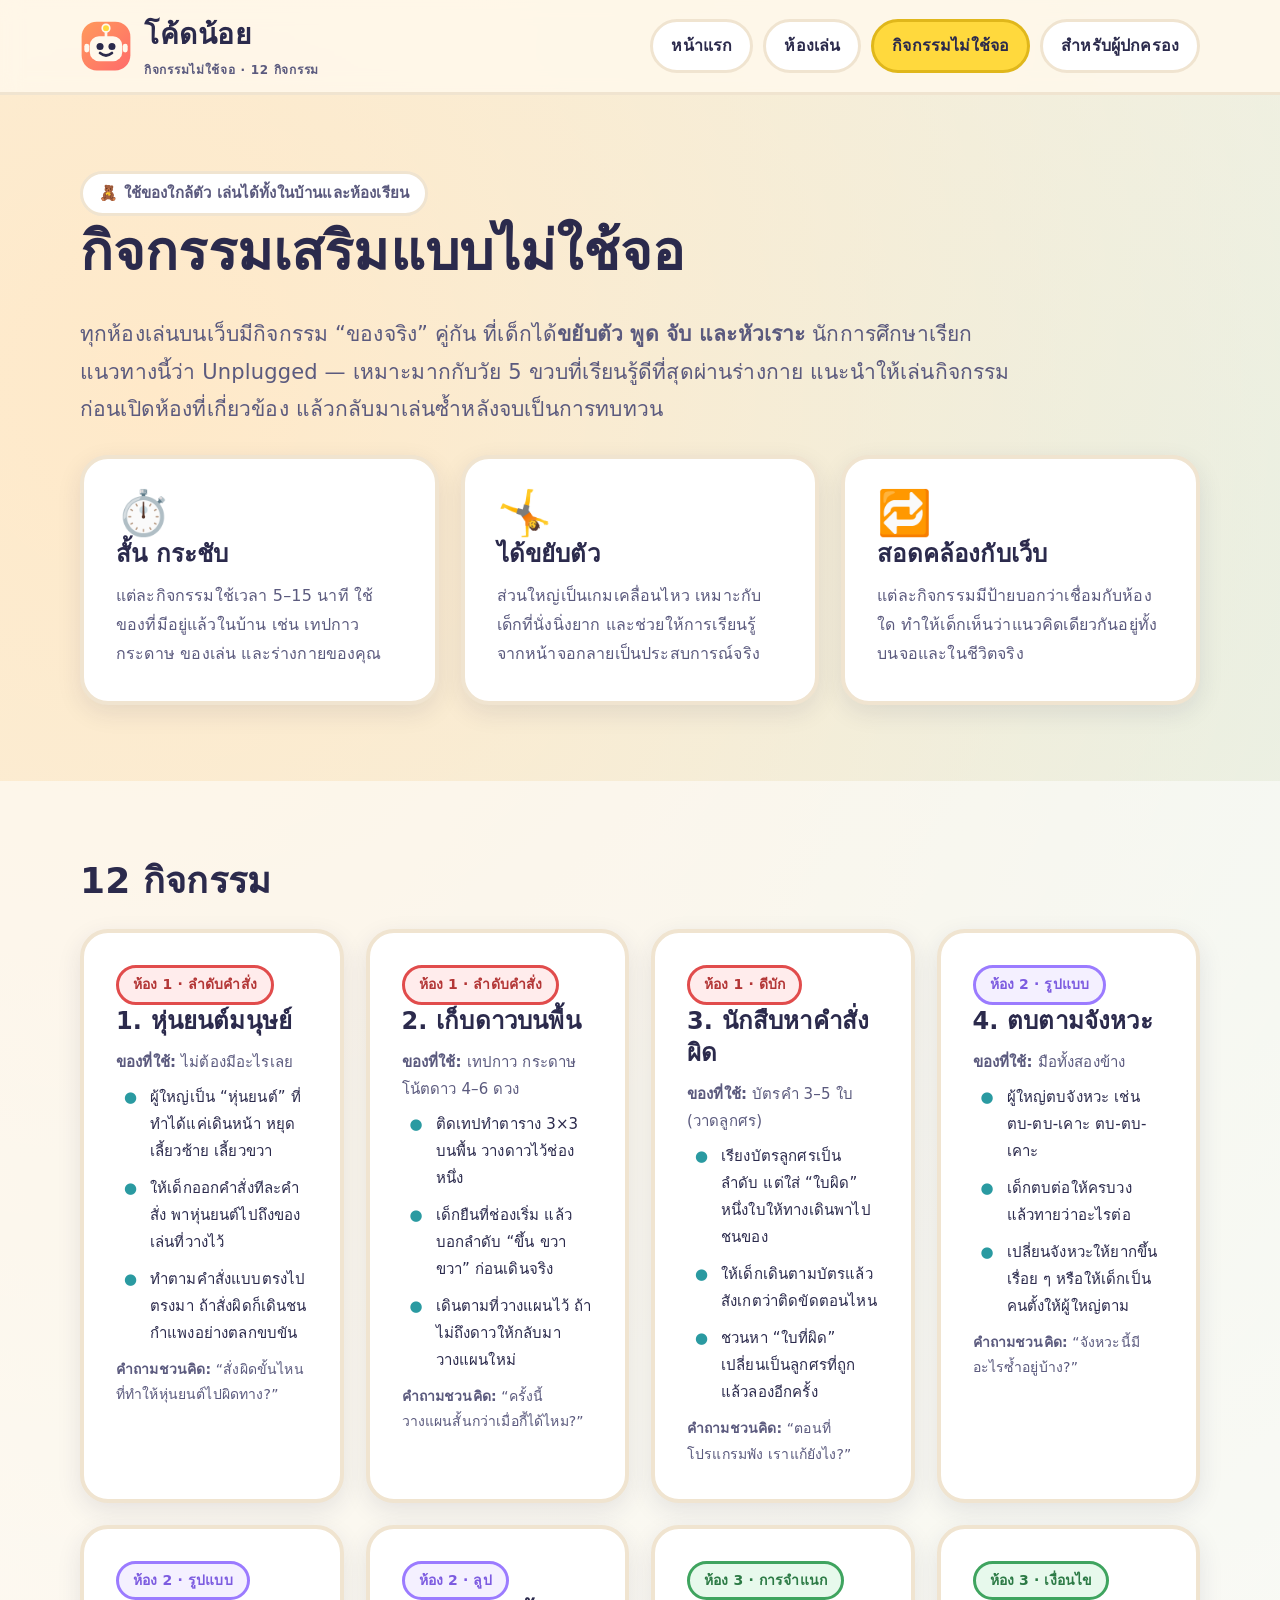
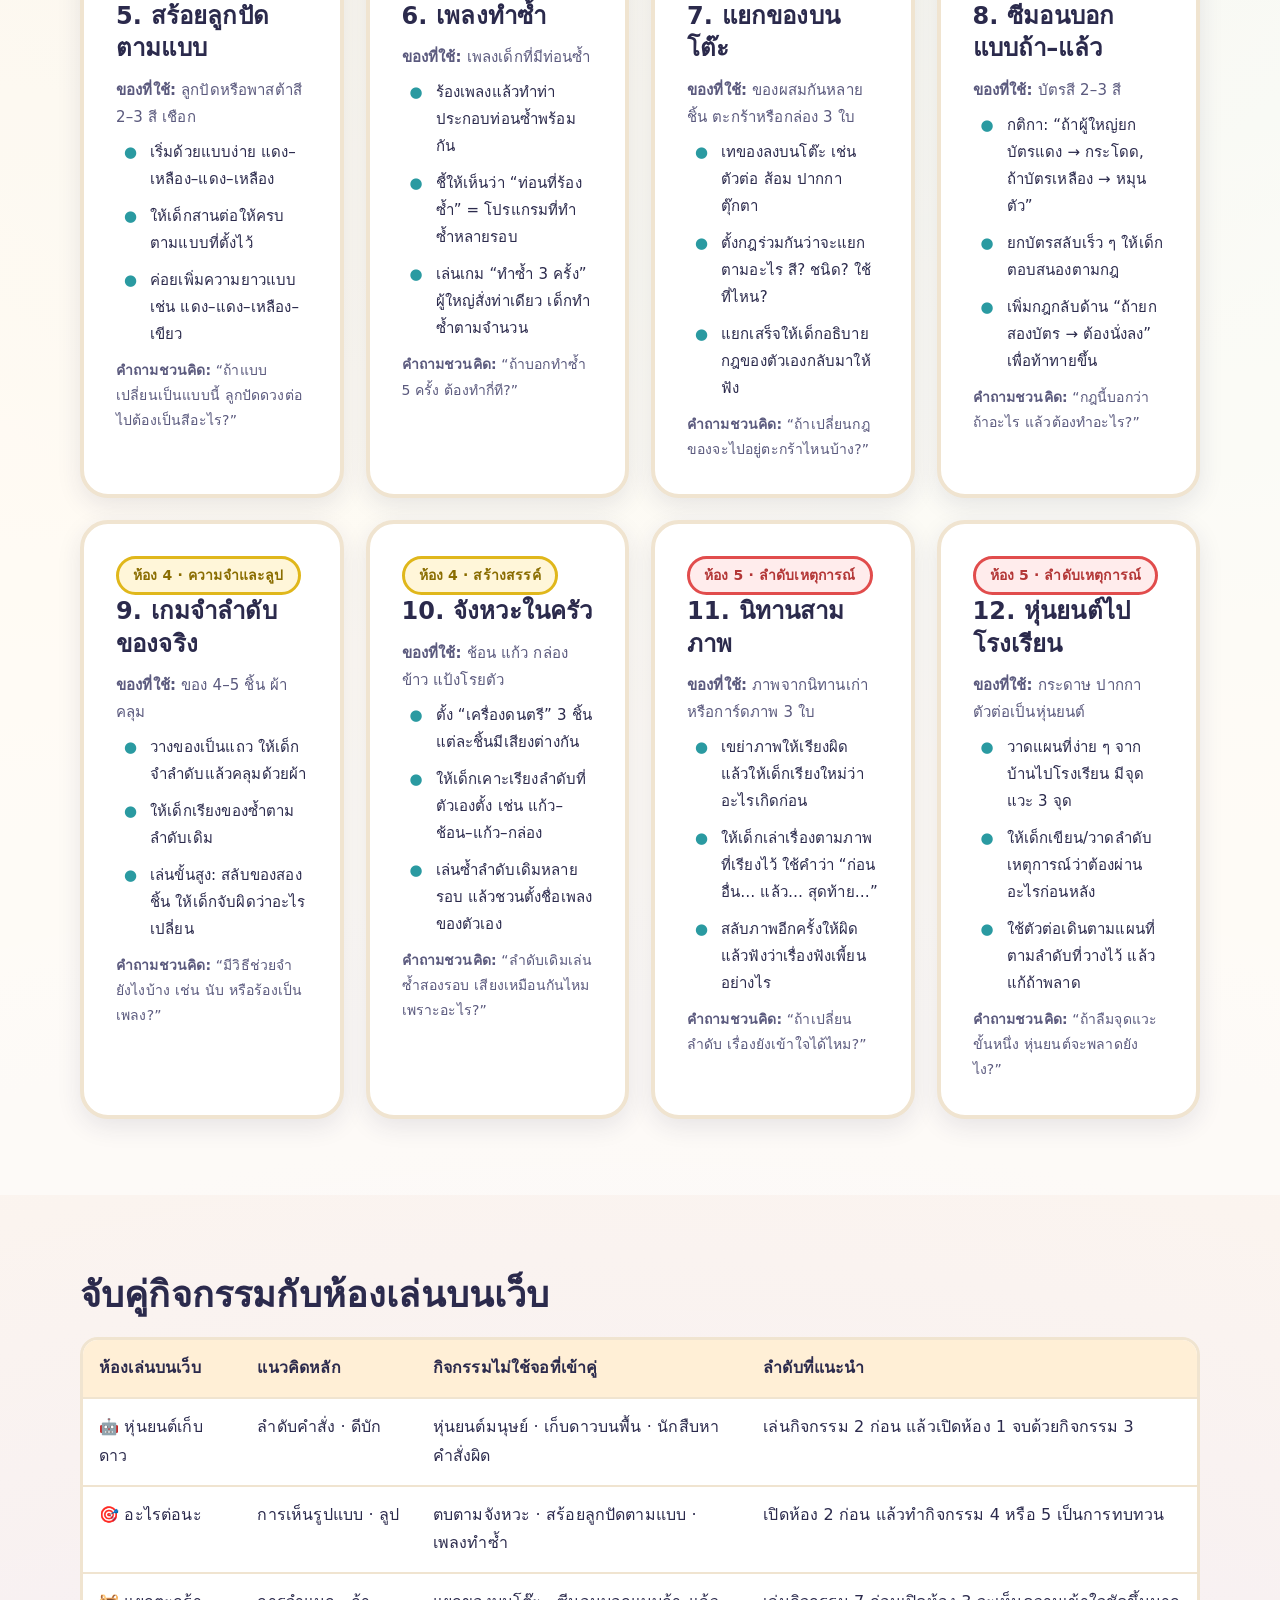
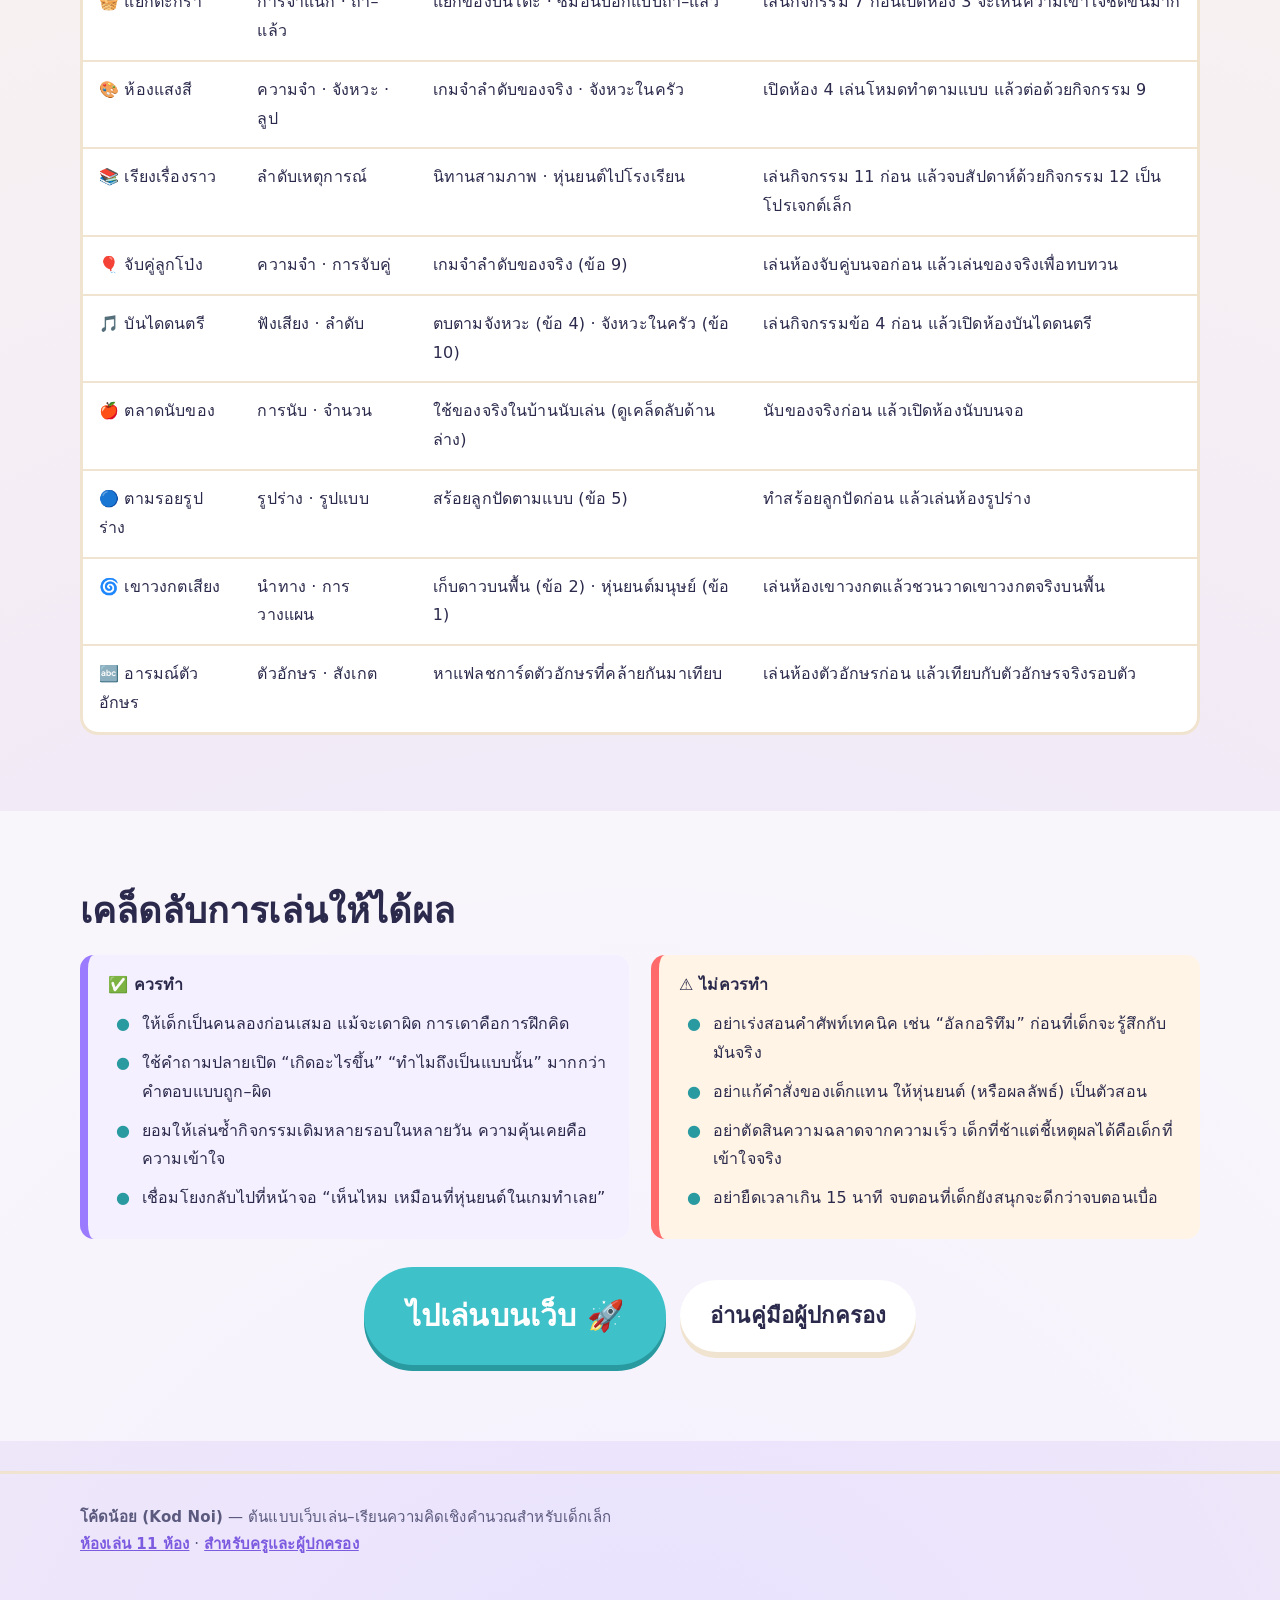
==== commit a936a2d1: "fix: ตรวจเนื้อหาทั้งเว็บ แก้จำนวนห้องให้ตรง (5→11) รวมศัพท์ 'สถานี'→'ห้อง' แก้ชื่อรูปร่าง 🟪 และเพิ่ม" ====
--- a/lessons.html
+++ b/lessons.html
@@ -37,9 +37,9 @@
       <span class="pill">🧸 ใช้ของใกล้ตัว เล่นได้ทั้งในบ้านและห้องเรียน</span>
       <h1>กิจกรรมเสริมแบบไม่ใช้จอ</h1>
       <p class="lead" style="max-width:72ch">
-        ทุกสถานีบนเว็บมีกิจกรรม “ของจริง” คู่กัน ที่เด็กได้<b>ขยับตัว พูด จับ และหัวเราะ</b>
+        ทุกห้องเล่นบนเว็บมีกิจกรรม “ของจริง” คู่กัน ที่เด็กได้<b>ขยับตัว พูด จับ และหัวเราะ</b>
         นักการศึกษาเรียกแนวทางนี้ว่า Unplugged — เหมาะมากกับวัย 5 ขวบที่เรียนรู้ดีที่สุดผ่านร่างกาย
-        แนะนำให้เล่นกิจกรรมก่อนเปิดสถานีที่เกี่ยวข้อง แล้วกลับมาเล่นซ้ำหลังจบเป็นการทบทวน
+        แนะนำให้เล่นกิจกรรมก่อนเปิดห้องที่เกี่ยวข้อง แล้วกลับมาเล่นซ้ำหลังจบเป็นการทบทวน
       </p>
       <div class="grid grid--3" style="margin-top:26px">
         <div class="card">
@@ -55,7 +55,7 @@
         <div class="card">
           <span class="emo">🔁</span>
           <h3>สอดคล้องกับเว็บ</h3>
-          <p class="muted" style="margin:0">แต่ละกิจกรรมมีป้ายบอกว่าเชื่อมกับสถานีใด ทำให้เด็กเห็นว่าแนวคิดเดียวกันอยู่ทั้งบนจอและในชีวิตจริง</p>
+          <p class="muted" style="margin:0">แต่ละกิจกรรมมีป้ายบอกว่าเชื่อมกับห้องใด ทำให้เด็กเห็นว่าแนวคิดเดียวกันอยู่ทั้งบนจอและในชีวิตจริง</p>
         </div>
       </div>
     </div>
@@ -68,7 +68,7 @@
       <div class="grid grid--3" style="margin-top:24px">
 
         <div class="card">
-          <span class="badge badge--coral">สถานี 1 · ลำดับคำสั่ง</span>
+          <span class="badge badge--coral">ห้อง 1 · ลำดับคำสั่ง</span>
           <h3>1. หุ่นยนต์มนุษย์</h3>
           <p class="muted" style="font-size:15px;margin-bottom:8px"><b>ของที่ใช้:</b> ไม่ต้องมีอะไรเลย</p>
           <ul class="clean" style="font-size:15px">
@@ -80,7 +80,7 @@
         </div>
 
         <div class="card">
-          <span class="badge badge--coral">สถานี 1 · ลำดับคำสั่ง</span>
+          <span class="badge badge--coral">ห้อง 1 · ลำดับคำสั่ง</span>
           <h3>2. เก็บดาวบนพื้น</h3>
           <p class="muted" style="font-size:15px;margin-bottom:8px"><b>ของที่ใช้:</b> เทปกาว กระดาษโน้ตดาว 4–6 ดวง</p>
           <ul class="clean" style="font-size:15px">
@@ -92,7 +92,7 @@
         </div>
 
         <div class="card">
-          <span class="badge badge--coral">สถานี 1 · ดีบัก</span>
+          <span class="badge badge--coral">ห้อง 1 · ดีบัก</span>
           <h3>3. นักสืบหาคำสั่งผิด</h3>
           <p class="muted" style="font-size:15px;margin-bottom:8px"><b>ของที่ใช้:</b> บัตรคำ 3–5 ใบ (วาดลูกศร)</p>
           <ul class="clean" style="font-size:15px">
@@ -104,7 +104,7 @@
         </div>
 
         <div class="card">
-          <span class="badge">สถานี 2 · รูปแบบ</span>
+          <span class="badge">ห้อง 2 · รูปแบบ</span>
           <h3>4. ตบตามจังหวะ</h3>
           <p class="muted" style="font-size:15px;margin-bottom:8px"><b>ของที่ใช้:</b> มือทั้งสองข้าง</p>
           <ul class="clean" style="font-size:15px">
@@ -116,7 +116,7 @@
         </div>
 
         <div class="card">
-          <span class="badge">สถานี 2 · รูปแบบ</span>
+          <span class="badge">ห้อง 2 · รูปแบบ</span>
           <h3>5. สร้อยลูกปัดตามแบบ</h3>
           <p class="muted" style="font-size:15px;margin-bottom:8px"><b>ของที่ใช้:</b> ลูกปัดหรือพาสต้าสี 2–3 สี เชือก</p>
           <ul class="clean" style="font-size:15px">
@@ -128,7 +128,7 @@
         </div>
 
         <div class="card">
-          <span class="badge">สถานี 2 · ลูป</span>
+          <span class="badge">ห้อง 2 · ลูป</span>
           <h3>6. เพลงทำซ้ำ</h3>
           <p class="muted" style="font-size:15px;margin-bottom:8px"><b>ของที่ใช้:</b> เพลงเด็กที่มีท่อนซ้ำ</p>
           <ul class="clean" style="font-size:15px">
@@ -140,7 +140,7 @@
         </div>
 
         <div class="card">
-          <span class="badge badge--leaf">สถานี 3 · การจำแนก</span>
+          <span class="badge badge--leaf">ห้อง 3 · การจำแนก</span>
           <h3>7. แยกของบนโต๊ะ</h3>
           <p class="muted" style="font-size:15px;margin-bottom:8px"><b>ของที่ใช้:</b> ของผสมกันหลายชิ้น ตะกร้าหรือกล่อง 3 ใบ</p>
           <ul class="clean" style="font-size:15px">
@@ -152,7 +152,7 @@
         </div>
 
         <div class="card">
-          <span class="badge badge--leaf">สถานี 3 · เงื่อนไข</span>
+          <span class="badge badge--leaf">ห้อง 3 · เงื่อนไข</span>
           <h3>8. ซีมอนบอก แบบถ้า–แล้ว</h3>
           <p class="muted" style="font-size:15px;margin-bottom:8px"><b>ของที่ใช้:</b> บัตรสี 2–3 สี</p>
           <ul class="clean" style="font-size:15px">
@@ -164,7 +164,7 @@
         </div>
 
         <div class="card">
-          <span class="badge badge--sun">สถานี 4 · ความจำและลูป</span>
+          <span class="badge badge--sun">ห้อง 4 · ความจำและลูป</span>
           <h3>9. เกมจำลำดับของจริง</h3>
           <p class="muted" style="font-size:15px;margin-bottom:8px"><b>ของที่ใช้:</b> ของ 4–5 ชิ้น ผ้าคลุม</p>
           <ul class="clean" style="font-size:15px">
@@ -176,7 +176,7 @@
         </div>
 
         <div class="card">
-          <span class="badge badge--sun">สถานี 4 · สร้างสรรค์</span>
+          <span class="badge badge--sun">ห้อง 4 · สร้างสรรค์</span>
           <h3>10. จังหวะในครัว</h3>
           <p class="muted" style="font-size:15px;margin-bottom:8px"><b>ของที่ใช้:</b> ช้อน แก้ว กล่องข้าว แป้งโรยตัว</p>
           <ul class="clean" style="font-size:15px">
@@ -188,7 +188,7 @@
         </div>
 
         <div class="card">
-          <span class="badge badge--coral">สถานี 5 · ลำดับเหตุการณ์</span>
+          <span class="badge badge--coral">ห้อง 5 · ลำดับเหตุการณ์</span>
           <h3>11. นิทานสามภาพ</h3>
           <p class="muted" style="font-size:15px;margin-bottom:8px"><b>ของที่ใช้:</b> ภาพจากนิทานเก่าหรือการ์ดภาพ 3 ใบ</p>
           <ul class="clean" style="font-size:15px">
@@ -200,7 +200,7 @@
         </div>
 
         <div class="card">
-          <span class="badge badge--coral">สถานี 5 · ลำดับเหตุการณ์</span>
+          <span class="badge badge--coral">ห้อง 5 · ลำดับเหตุการณ์</span>
           <h3>12. หุ่นยนต์ไปโรงเรียน</h3>
           <p class="muted" style="font-size:15px;margin-bottom:8px"><b>ของที่ใช้:</b> กระดาษ ปากกา ตัวต่อเป็นหุ่นยนต์</p>
           <ul class="clean" style="font-size:15px">
@@ -217,12 +217,12 @@
 
   <section class="section">
     <div class="wrap">
-      <h2>จับคู่กิจกรรมกับสถานีบนเว็บ</h2>
+      <h2>จับคู่กิจกรรมกับห้องเล่นบนเว็บ</h2>
       <div class="tablewrap" style="margin-top:18px">
         <table>
           <thead>
             <tr>
-              <th>สถานีบนเว็บ</th>
+              <th>ห้องเล่นบนเว็บ</th>
               <th>แนวคิดหลัก</th>
               <th>กิจกรรมไม่ใช้จอที่เข้าคู่</th>
               <th>ลำดับที่แนะนำ</th>
@@ -233,31 +233,67 @@
               <td>🤖 หุ่นยนต์เก็บดาว</td>
               <td>ลำดับคำสั่ง · ดีบัก</td>
               <td>หุ่นยนต์มนุษย์ · เก็บดาวบนพื้น · นักสืบหาคำสั่งผิด</td>
-              <td>เล่นกิจกรรม 2 ก่อน แล้วเปิดสถานี 1 จบด้วยกิจกรรม 3</td>
+              <td>เล่นกิจกรรม 2 ก่อน แล้วเปิดห้อง 1 จบด้วยกิจกรรม 3</td>
             </tr>
             <tr>
               <td>🎯 อะไรต่อนะ</td>
               <td>การเห็นรูปแบบ · ลูป</td>
               <td>ตบตามจังหวะ · สร้อยลูกปัดตามแบบ · เพลงทำซ้ำ</td>
-              <td>เปิดสถานี 2 ก่อน แล้วทำกิจกรรม 4 หรือ 5 เป็นการทบทวน</td>
+              <td>เปิดห้อง 2 ก่อน แล้วทำกิจกรรม 4 หรือ 5 เป็นการทบทวน</td>
             </tr>
             <tr>
               <td>🧺 แยกตะกร้า</td>
               <td>การจำแนก · ถ้า–แล้ว</td>
               <td>แยกของบนโต๊ะ · ซีมอนบอกแบบถ้า–แล้ว</td>
-              <td>เล่นกิจกรรม 7 ก่อนเปิดสถานี 3 จะเห็นความเข้าใจชัดขึ้นมาก</td>
+              <td>เล่นกิจกรรม 7 ก่อนเปิดห้อง 3 จะเห็นความเข้าใจชัดขึ้นมาก</td>
             </tr>
             <tr>
               <td>🎨 ห้องแสงสี</td>
               <td>ความจำ · จังหวะ · ลูป</td>
               <td>เกมจำลำดับของจริง · จังหวะในครัว</td>
-              <td>เปิดสถานี 4 เล่นโหมดทำตามแบบ แล้วต่อด้วยกิจกรรม 9</td>
+              <td>เปิดห้อง 4 เล่นโหมดทำตามแบบ แล้วต่อด้วยกิจกรรม 9</td>
             </tr>
             <tr>
               <td>📚 เรียงเรื่องราว</td>
               <td>ลำดับเหตุการณ์</td>
               <td>นิทานสามภาพ · หุ่นยนต์ไปโรงเรียน</td>
               <td>เล่นกิจกรรม 11 ก่อน แล้วจบสัปดาห์ด้วยกิจกรรม 12 เป็นโปรเจกต์เล็ก</td>
+            </tr>
+            <tr>
+              <td>🎈 จับคู่ลูกโป่ง</td>
+              <td>ความจำ · การจับคู่</td>
+              <td>เกมจำลำดับของจริง (ข้อ 9)</td>
+              <td>เล่นห้องจับคู่บนจอก่อน แล้วเล่นของจริงเพื่อทบทวน</td>
+            </tr>
+            <tr>
+              <td>🎵 บันไดดนตรี</td>
+              <td>ฟังเสียง · ลำดับ</td>
+              <td>ตบตามจังหวะ (ข้อ 4) · จังหวะในครัว (ข้อ 10)</td>
+              <td>เล่นกิจกรรมข้อ 4 ก่อน แล้วเปิดห้องบันไดดนตรี</td>
+            </tr>
+            <tr>
+              <td>🍎 ตลาดนับของ</td>
+              <td>การนับ · จำนวน</td>
+              <td>ใช้ของจริงในบ้านนับเล่น (ดูเคล็ดลับด้านล่าง)</td>
+              <td>นับของจริงก่อน แล้วเปิดห้องนับบนจอ</td>
+            </tr>
+            <tr>
+              <td>🔵 ตามรอยรูปร่าง</td>
+              <td>รูปร่าง · รูปแบบ</td>
+              <td>สร้อยลูกปัดตามแบบ (ข้อ 5)</td>
+              <td>ทำสร้อยลูกปัดก่อน แล้วเล่นห้องรูปร่าง</td>
+            </tr>
+            <tr>
+              <td>🌀 เขาวงกตเสียง</td>
+              <td>นำทาง · การวางแผน</td>
+              <td>เก็บดาวบนพื้น (ข้อ 2) · หุ่นยนต์มนุษย์ (ข้อ 1)</td>
+              <td>เล่นห้องเขาวงกตแล้วชวนวาดเขาวงกตจริงบนพื้น</td>
+            </tr>
+            <tr>
+              <td>🔤 อารมณ์ตัวอักษร</td>
+              <td>ตัวอักษร · สังเกต</td>
+              <td>หาแฟลชการ์ดตัวอักษรที่คล้ายกันมาเทียบ</td>
+              <td>เล่นห้องตัวอักษรก่อน แล้วเทียบกับตัวอักษรจริงรอบตัว</td>
             </tr>
           </tbody>
         </table>
@@ -300,7 +336,7 @@
 <footer class="foot">
   <div class="wrap">
     <b>โค้ดน้อย (Kod Noi)</b> — ต้นแบบเว็บเล่น–เรียนความคิดเชิงคำนวณสำหรับเด็กเล็ก
-    <br><a href="play.html">ห้องเล่น 5 สถานี</a> · <a href="parents.html">สำหรับครูและผู้ปกครอง</a>
+    <br><a href="play.html">ห้องเล่น 11 ห้อง</a> · <a href="parents.html">สำหรับครูและผู้ปกครอง</a>
   </div>
 </footer>
 
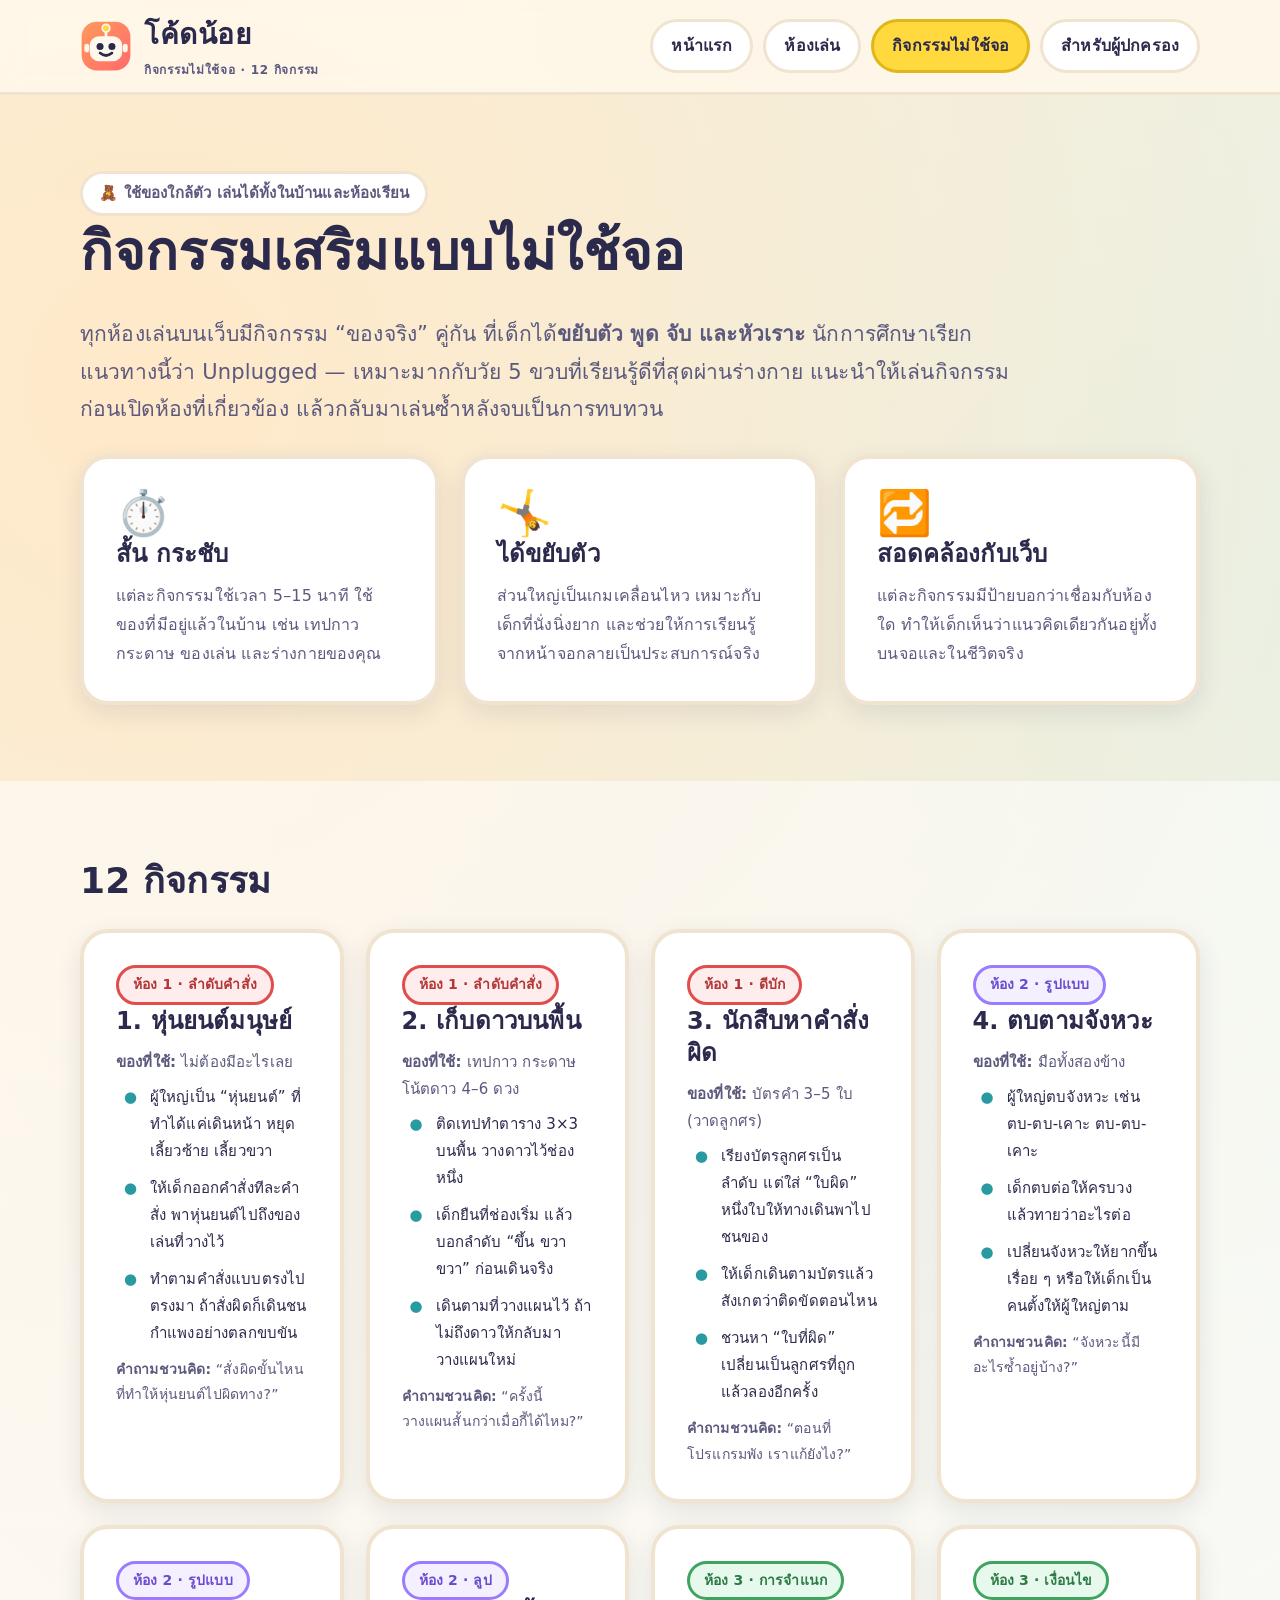
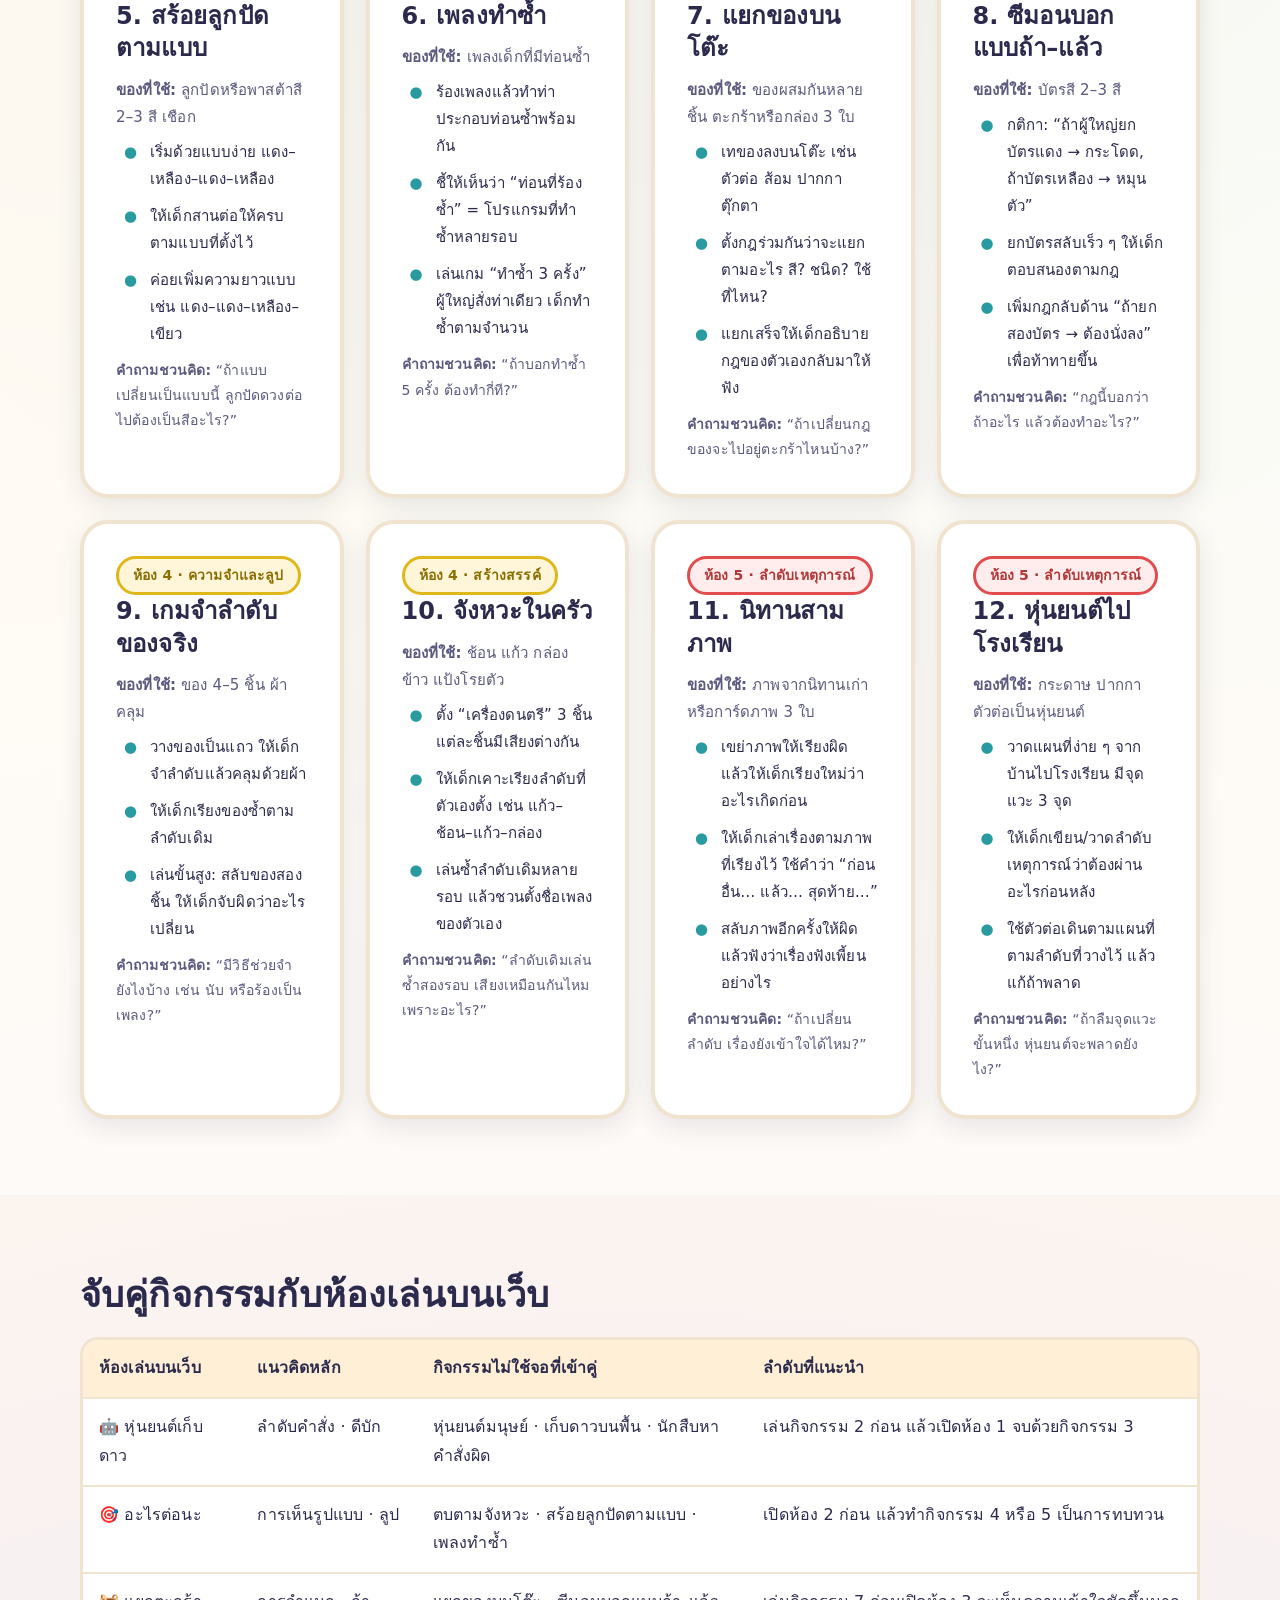
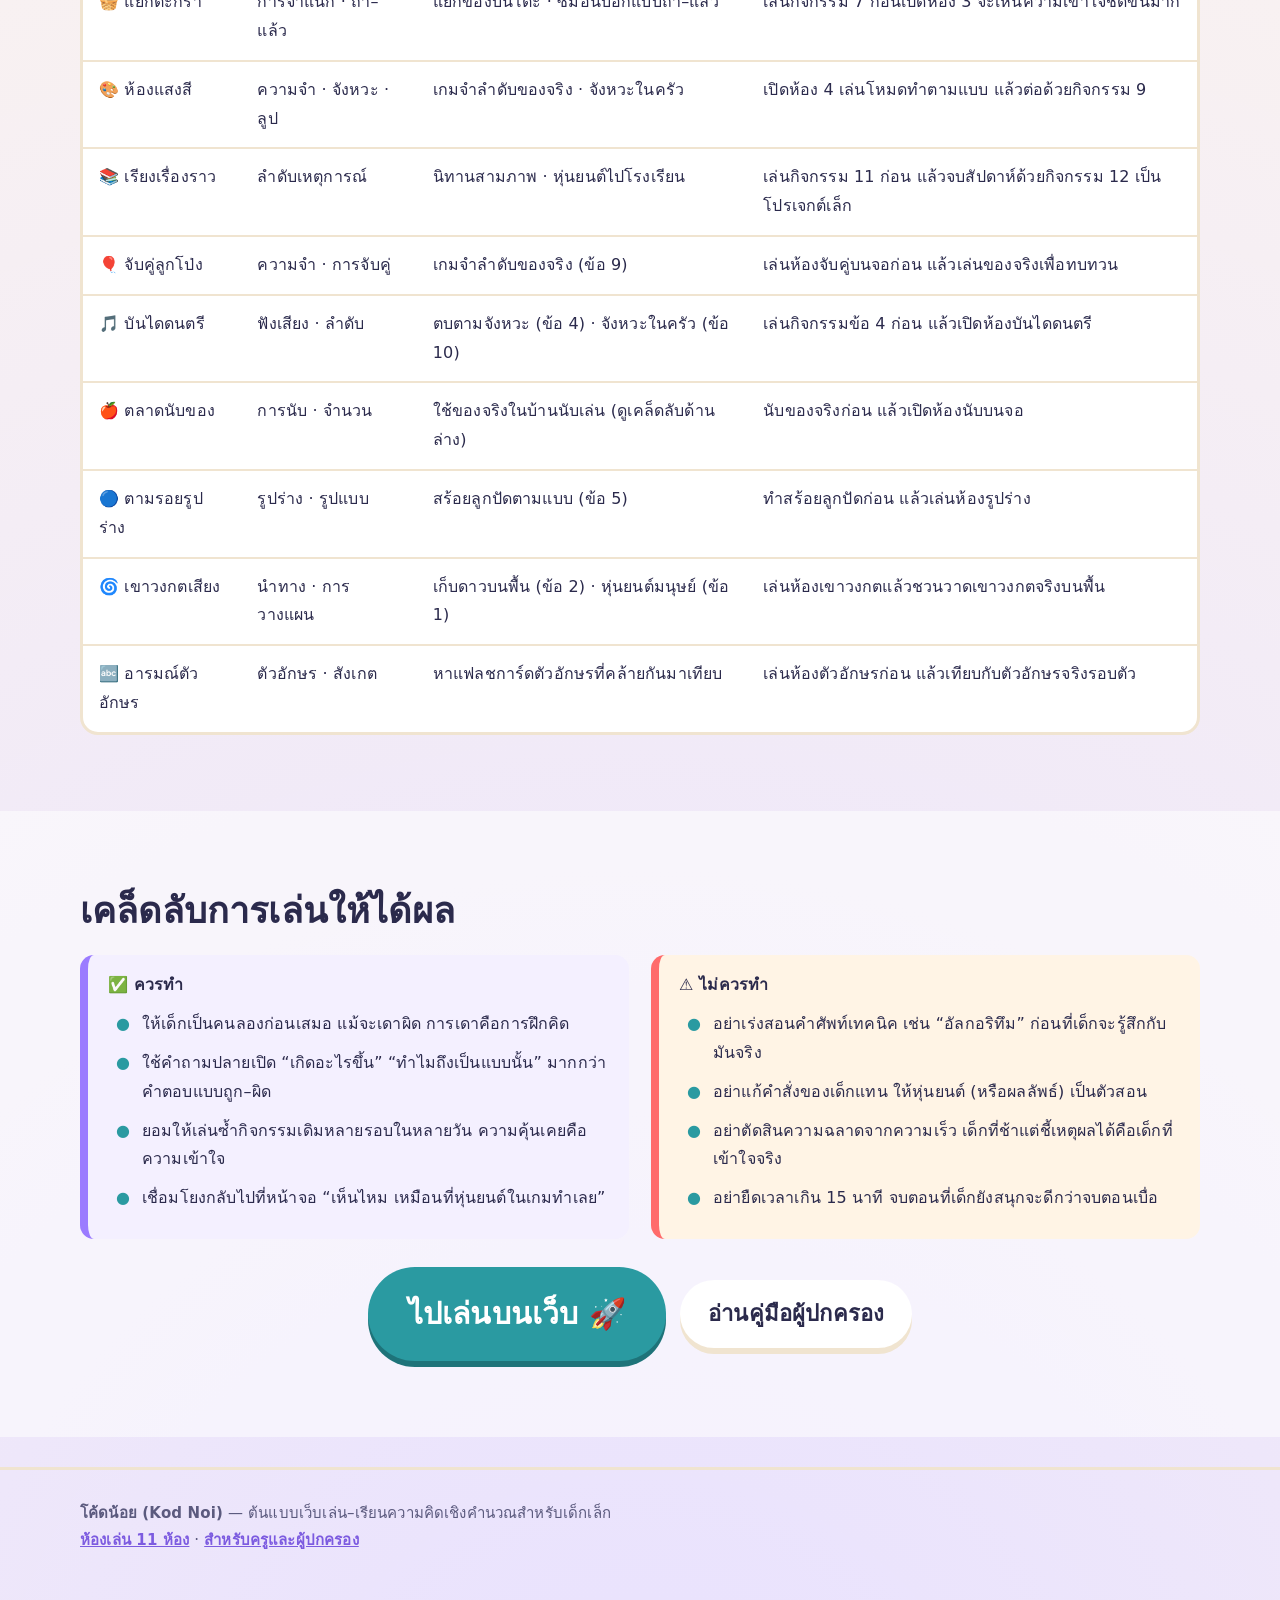
==== commit 25bf5f4f: "feat: responsive mobile ทั้งเว็บ + ปรับคอนทราสต์และประสบการณ์มือถือ - header มือถือ (<=760px): แบรนด" ====
--- a/lessons.html
+++ b/lessons.html
@@ -2,7 +2,7 @@
 <html lang="th">
 <head>
 <meta charset="utf-8">
-<meta name="viewport" content="width=device-width,initial-scale=1">
+<meta name="viewport" content="width=device-width,initial-scale=1,viewport-fit=cover">
 <title>กิจกรรมเสริมแบบไม่ใช้จอ (Unplugged) — โค้ดน้อย</title>
 <meta name="description" content="12 กิจกรรมเสริมแบบไม่ใช้จอ สำหรับเล่นกับเด็ก 5 ขวบ คู่กับ 11 ห้องเล่นในเว็บโค้ดน้อย เน้นการเคลื่อนไหวร่างกายและการเล่นของจริง">
 <meta name="theme-color" content="#FFF8EC">
@@ -41,6 +41,7 @@
         นักการศึกษาเรียกแนวทางนี้ว่า Unplugged — เหมาะมากกับวัย 5 ขวบที่เรียนรู้ดีที่สุดผ่านร่างกาย
         แนะนำให้เล่นกิจกรรมก่อนเปิดห้องที่เกี่ยวข้อง แล้วกลับมาเล่นซ้ำหลังจบเป็นการทบทวน
       </p>
+      <h2 class="sr">จุดเด่นของกิจกรรมไม่ใช้จอ</h2>
       <div class="grid grid--3" style="margin-top:26px">
         <div class="card">
           <span class="emo">⏱️</span>
--- a/assets/css/style.css
+++ b/assets/css/style.css
@@ -10,14 +10,19 @@
   --ink-soft:#5B5A7E;
   --coral:#FF6B6B;
   --coral-dark:#E14C4C;
+  --coral-deep:#C23A3A;
   --teal:#3FC1C9;
   --teal-dark:#2A9AA1;
+  --teal-deep:#1E7379;
   --sun:#FFD93D;
   --sun-dark:#E0B71B;
   --grape:#9B7BFF;
   --grape-dark:#7C5BE0;
+  --grape-deep:#6A4BD0;
+  --grape-soft:#A98DFF;
   --leaf:#5BC97E;
   --leaf-dark:#3FA45F;
+  --leaf-deep:#2E7A49;
   --sky:#7BC6FF;
   --sky-dark:#4FA3E3;
   --card:#FFFFFF;
@@ -30,7 +35,7 @@
 
 *,*::before,*::after{box-sizing:border-box;}
 
-html{ -webkit-text-size-adjust:100%; }
+html{ -webkit-text-size-adjust:100%; scroll-padding-top:104px; }
 
 body{
   margin:0;
@@ -46,7 +51,9 @@
   letter-spacing:.01em;
   -webkit-font-smoothing:antialiased;
   overflow-x:hidden;
-}
+  touch-action:manipulation; /* ปิด double-tap zoom ให้แตะเกมไวขึ้น */
+}
+p,li,td,th{overflow-wrap:break-word;}
 
 img,svg{max-width:100%;}
 h1,h2,h3,h4{line-height:1.35;margin:0 0 .5em;font-weight:800;}
@@ -66,6 +73,8 @@
   backdrop-filter:blur(10px);
   background:rgba(255,248,236,.86);
   border-bottom:3px solid var(--line);
+  padding-left:env(safe-area-inset-left,0);
+  padding-right:env(safe-area-inset-right,0);
 }
 .top__in{display:flex;align-items:center;gap:14px;padding:10px 0;flex-wrap:wrap;}
 .brand{display:flex;align-items:center;gap:12px;text-decoration:none;color:var(--ink);}
@@ -81,31 +90,50 @@
 .nav a:hover{background:var(--cream-2);}
 .nav a[aria-current="page"]{background:var(--sun);border-color:var(--sun-dark);}
 
+/* มือถือ: แบรนด์แถวบน เมนูเลื่อนแนวนอนแถวเดียวด้านล่าง (ประหยัดความสูง header) */
+@media (max-width:760px){
+  html{scroll-padding-top:126px;}
+  .top__in{row-gap:6px;padding:8px 0;}
+  .brand img{width:42px;height:42px;}
+  .brand b{font-size:20px;}
+  .nav{
+    width:100%;margin-left:0;flex-wrap:nowrap;align-items:center;
+    overflow-x:auto;-webkit-overflow-scrolling:touch;
+    scrollbar-width:none;
+    padding-bottom:2px;
+  }
+  .nav::-webkit-scrollbar{display:none;}
+  .nav a{
+    flex:0 0 auto;display:inline-flex;align-items:center;
+    padding:8px 14px;font-size:15px;min-height:44px;
+  }
+}
+
 /* ---------- Buttons ---------- */
 .btn{
   display:inline-flex;align-items:center;justify-content:center;gap:10px;
-  font-family:inherit;font-weight:800;font-size:clamp(17px,1.8vw,22px);
-  padding:16px 30px;border-radius:999px;border:none;cursor:pointer;
-  background:var(--coral);color:#fff;text-decoration:none;
-  box-shadow:0 6px 0 var(--coral-dark);
+  font-family:inherit;font-weight:800;font-size:clamp(19px,1.9vw,22px);
+  padding:14px 28px;border-radius:999px;border:none;cursor:pointer;
+  background:var(--coral-dark);color:#fff;text-decoration:none;
+  box-shadow:0 6px 0 var(--coral-deep);
   transition:transform .08s ease, box-shadow .08s ease, filter .15s;
   touch-action:manipulation;-webkit-tap-highlight-color:transparent;
   min-height:64px;
 }
-.btn:hover{filter:brightness(1.05);}
-.btn:active{transform:translateY(4px);box-shadow:0 2px 0 var(--coral-dark);}
+.btn:hover{filter:brightness(1.07);}
+.btn:active{transform:translateY(4px);box-shadow:0 2px 0 var(--coral-deep);}
 .btn--sun{background:var(--sun);color:var(--ink);box-shadow:0 6px 0 var(--sun-dark);}
 .btn--sun:active{box-shadow:0 2px 0 var(--sun-dark);}
-.btn--teal{background:var(--teal);box-shadow:0 6px 0 var(--teal-dark);}
-.btn--teal:active{box-shadow:0 2px 0 var(--teal-dark);}
+.btn--teal{background:var(--teal-dark);box-shadow:0 6px 0 var(--teal-deep);}
+.btn--teal:active{box-shadow:0 2px 0 var(--teal-deep);}
 .btn--grape{background:var(--grape);box-shadow:0 6px 0 var(--grape-dark);}
 .btn--grape:active{box-shadow:0 2px 0 var(--grape-dark);}
-.btn--leaf{background:var(--leaf);box-shadow:0 6px 0 var(--leaf-dark);}
-.btn--leaf:active{box-shadow:0 2px 0 var(--leaf-dark);}
+.btn--leaf{background:var(--leaf-dark);box-shadow:0 6px 0 var(--leaf-deep);}
+.btn--leaf:active{box-shadow:0 2px 0 var(--leaf-deep);}
 .btn--ghost{background:#fff;color:var(--ink);box-shadow:0 6px 0 var(--line);}
 .btn--ghost:active{box-shadow:0 2px 0 var(--line);}
-.btn--big{font-size:clamp(20px,2.6vw,30px);padding:22px 42px;min-height:84px;}
-.btn--sm{font-size:16px;padding:12px 20px;min-height:56px;}
+.btn--big{font-size:clamp(21px,2.6vw,30px);padding:20px 40px;min-height:84px;}
+.btn--sm{font-size:19px;padding:10px 20px;min-height:56px;}
 .btn[disabled]{opacity:.45;cursor:not-allowed;transform:none;}
 .btn-row{display:flex;gap:14px;flex-wrap:wrap;align-items:center;}
 
@@ -147,16 +175,25 @@
 }
 .station:hover{transform:translateY(-6px);border-color:var(--sun);}
 .station b{font-size:clamp(19px,2.2vw,23px);}
-.station .skill{font-size:14px;font-weight:800;color:#fff;background:var(--teal);border-radius:999px;padding:3px 12px;align-self:flex-start;}
-.station.s2 .skill{background:var(--grape);}
+.station .skill{font-size:14px;font-weight:800;color:var(--ink);background:var(--teal);border-radius:999px;padding:3px 12px;align-self:flex-start;}
+.station.s2 .skill{background:var(--grape-soft);}
 .station.s3 .skill{background:var(--leaf);}
 .station.s4 .skill{background:var(--coral);}
 
 /* ---------- เส้นทางเรียนรู้ ---------- */
-.pathimg{width:100%;border-radius:var(--radius);border:4px solid var(--line);background:#fff;}
+.pathscroll{overflow-x:auto;-webkit-overflow-scrolling:touch;}
+.pathimg{
+  width:100%;min-width:640px;max-width:none;display:block;
+  border-radius:var(--radius);border:4px solid var(--line);background:#fff;
+}
+.pathhint{display:none;font-size:13px;color:var(--ink-soft);margin:8px 0 0;}
+@media (max-width:720px){ .pathhint{display:block;} }
 
 /* ---------- Footer ---------- */
-.foot{border-top:3px solid var(--line);padding:30px 0 46px;margin-top:30px;color:var(--ink-soft);font-size:15px;}
+.foot{
+  border-top:3px solid var(--line);margin-top:30px;color:var(--ink-soft);font-size:15px;
+  padding:30px 0 max(46px,calc(28px + env(safe-area-inset-bottom,0)));
+}
 .foot a{font-weight:700;}
 
 /* ==========================================================================
@@ -167,6 +204,9 @@
   background:#fff;border:3px solid var(--line);border-radius:999px;
   padding:8px 14px;box-shadow:var(--shadow-soft);
 }
+@media (max-width:560px){
+  .hud{border-radius:24px;gap:8px;padding:10px 12px;}
+}
 .hud__stars{font-weight:800;font-size:18px;display:flex;align-items:center;gap:8px;}
 .iconbtn{
   border:3px solid var(--line);background:#fff;border-radius:999px;
@@ -188,6 +228,16 @@
   -webkit-tap-highlight-color:transparent;
 }
 .tab[aria-selected="true"]{background:var(--sun);border-color:var(--sun-dark);}
+/* มือถือ: 12 แท็บเรียงเป็นแถวเดียวเลื่อนซ้าย–ขวา แทนกองเป็น 5 แถว */
+@media (max-width:700px){
+  .tabs{
+    flex-wrap:nowrap;overflow-x:auto;-webkit-overflow-scrolling:touch;
+    scrollbar-width:none;scroll-snap-type:x proximity;
+    margin:16px -4px 12px;padding:4px;
+  }
+  .tabs::-webkit-scrollbar{display:none;}
+  .tab{flex:0 0 auto;scroll-snap-align:start;padding:12px 18px;}
+}
 .panel{display:none;}
 .panel.on{display:block;animation:fade .25s ease;}
 @keyframes fade{from{opacity:0;transform:translateY(8px)}to{opacity:1;transform:none}}
@@ -301,7 +351,7 @@
   border-radius:999px;padding:12px 20px;cursor:pointer;min-height:56px;
   -webkit-tap-highlight-color:transparent;
 }
-.setbtn[aria-pressed="true"]{background:var(--leaf);border-color:var(--leaf-dark);color:#fff;}
+.setbtn[aria-pressed="true"]{background:var(--leaf);border-color:var(--leaf-dark);color:var(--ink);}
 .sortitem{
   width:clamp(96px,18vw,150px);height:clamp(96px,18vw,150px);border-radius:32px;
   background:var(--cream-2);border:5px solid var(--sun-dark);
@@ -365,7 +415,7 @@
 @media (max-width:420px){ .actgrid{grid-template-columns:1fr;} }
 .badge{
   display:inline-flex;align-items:center;gap:8px;border-radius:999px;
-  background:#F4F0FF;border:3px solid var(--grape);color:var(--grape-dark);
+  background:#F4F0FF;border:3px solid var(--grape);color:var(--grape-deep);
   font-weight:800;font-size:14px;padding:4px 14px;
 }
 .badge--sun{background:#FFF6D9;border-color:var(--sun-dark);color:#8a6d00;}
@@ -378,7 +428,7 @@
   cursor:pointer;-webkit-tap-highlight-color:transparent;
 }
 .lvlbtn:active{transform:translateY(3px);}
-.lvlbtn[aria-current="true"]{background:var(--coral);border-color:var(--coral-dark);color:#fff;}
+.lvlbtn[aria-current="true"]{background:var(--coral);border-color:var(--coral-dark);color:var(--ink);}
 .lvlbtn[aria-disabled="true"]{opacity:.35;}
 .slot.sing{transform:scale(1.12);border-color:var(--teal);background:#EAF9FA;}
 .cell.trail{background:#DFF3E4;box-shadow:inset 0 0 0 3px var(--leaf);}
@@ -396,17 +446,17 @@
 .roomcard__icon{font-size:40px;line-height:1;}
 .roomcard__body{display:flex;flex-direction:column;gap:3px;min-width:0;}
 .roomcard__body b{font-size:18px;color:var(--ink);}
-.roomcard__skill{font-size:12px;font-weight:800;color:#fff;background:var(--teal);border-radius:999px;padding:2px 10px;align-self:flex-start;}
+.roomcard__skill{font-size:12px;font-weight:800;color:var(--ink);background:var(--teal);border-radius:999px;padding:2px 10px;align-self:flex-start;}
 .roomcard__desc{font-size:14px;color:var(--ink-soft);line-height:1.55;}
 .roomcard__meta{font-size:12px;color:var(--ink-soft);opacity:.85;}
 .roomcard__go{
-  margin-left:auto;flex-shrink:0;font-weight:800;font-size:14px;color:var(--coral-dark);
+  margin-left:auto;flex-shrink:0;font-weight:800;font-size:14px;color:var(--coral-deep);
   background:#FFECEC;border:3px solid var(--coral);border-radius:999px;padding:8px 14px;
 }
 
 /* ---------- ปุ่มกลับล็อบบี้ ---------- */
 .backbtn{
-  display:inline-flex;align-items:center;font-family:inherit;font-weight:800;font-size:15px;
+  display:inline-flex;align-items:center;min-height:44px;font-family:inherit;font-weight:800;font-size:15px;
   color:var(--ink);background:#fff;border:3px solid var(--line);border-radius:999px;
   padding:8px 16px;text-decoration:none;-webkit-tap-highlight-color:transparent;
 }
@@ -432,7 +482,7 @@
   display:flex;align-items:flex-start;justify-content:center;padding-top:10px;
   -webkit-tap-highlight-color:transparent;
 }
-.notebtn b{color:#fff;font-size:18px;text-shadow:0 1px 2px rgba(0,0,0,.25);}
+.notebtn b{color:var(--ink);font-size:18px;text-shadow:0 1px 0 rgba(255,255,255,.4);}
 .notebtn:nth-child(2){background:linear-gradient(180deg,#8FD3A8,var(--leaf-dark));}
 .notebtn:nth-child(3){background:linear-gradient(180deg,#FFDf8a,var(--sun-dark));}
 .notebtn:nth-child(4){background:linear-gradient(180deg,#FFB0a0,var(--coral-dark));}
@@ -513,7 +563,10 @@
 
 /* ---------- เกม 4: ห้องแสงสี ---------- */
 .studio{display:grid;grid-template-columns:minmax(260px,1fr) 200px;gap:22px;align-items:start;}
-@media (max-width:760px){ .studio{grid-template-columns:1fr;} }
+@media (max-width:760px){
+  .studio{grid-template-columns:1fr;}
+  .palette{grid-template-columns:repeat(auto-fit,minmax(64px,1fr));max-width:400px;margin-inline:auto;gap:10px;}
+}
 .canvasgrid{
   display:grid;aspect-ratio:1/1;width:100%;max-width:min(520px,86vw);
   border:5px solid var(--ink);border-radius:var(--radius);overflow:hidden;touch-action:manipulation;
@@ -538,6 +591,7 @@
 .celebrate__box{
   background:#fff;border-radius:34px;border:6px solid var(--sun);padding:clamp(24px,4vw,44px);
   text-align:center;max-width:560px;box-shadow:0 24px 60px rgba(0,0,0,.3);
+  max-height:min(88vh,720px);overflow-y:auto;
   animation:pop .35s ease;
 }
 .celebrate__box h3{font-size:clamp(26px,4.4vw,40px);margin-bottom:.2em;}
@@ -559,6 +613,27 @@
 th{background:var(--cream-2);font-weight:800;}
 tr:last-child td{border-bottom:none;}
 
+/* มือถือ: เปลี่ยนตารางเป็นการ์ดอ่านง่าย (ใช้ data-label ที่ app.js ฝังให้)
+   ถ้าไม่มี JS ก็ยังเลื่อนแนวนอนได้ตามเดิม */
+@media (max-width:720px){
+  .tablewrap{overflow-x:visible;border:none;background:transparent;}
+  .tablewrap table{min-width:0;}
+  .tablewrap thead{display:none;}
+  .tablewrap table,.tablewrap tbody,.tablewrap tr,.tablewrap td{display:block;width:100%;}
+  .tablewrap tr{
+    background:#fff;border:3px solid var(--line);border-radius:var(--radius-sm);
+    margin-bottom:14px;padding:4px 0;box-shadow:var(--shadow-soft);
+  }
+  .tablewrap tr:last-child{margin-bottom:0;}
+  .tablewrap td{border-bottom:none;padding:7px 18px;}
+  .tablewrap tr td:first-child{padding-top:14px;}
+  .tablewrap tr td:last-child{padding-bottom:14px;}
+  .tablewrap td[data-label]::before{
+    content:attr(data-label);display:block;
+    font-size:13px;font-weight:800;color:var(--ink-soft);line-height:1.5;
+  }
+}
+
 .note{background:#F4F0FF;border-left:8px solid var(--grape);border-radius:14px;padding:16px 20px;}
 .warnbox{background:#FFF4E5;border-left:8px solid var(--coral);border-radius:14px;padding:16px 20px;}
 
@@ -572,6 +647,18 @@
 .skip{position:absolute;left:-9999px;top:0;background:#fff;padding:12px 18px;border-radius:0 0 14px 0;font-weight:800;z-index:300;}
 .skip:focus{left:0;}
 
+/* ---------- จอสัมผัส: ยกเลิก hover ค้าง ให้ใช้ active แทน ---------- */
+@media (hover:none){
+  .station:hover,.roomcard:hover,.storycard:hover,.choice:hover{transform:none;border-color:var(--line);}
+  .station:active{transform:translateY(-3px);border-color:var(--sun);}
+}
+
+/* ---------- โหมดแนวนอนบนมือถือ: กระดานเกมสี่เหลี่ยมต้องเห็นครบในจอเตี้ย ---------- */
+@media (max-height:560px) and (orientation:landscape){
+  .boardwrap,.canvasgrid{max-width:min(420px,58vh);}
+  .hero__art img{width:min(240px,40vw);}
+}
+
 @media (prefers-reduced-motion:reduce){
   *{animation-duration:.001s !important;animation-iteration-count:1 !important;transition-duration:.001s !important;}
 }
